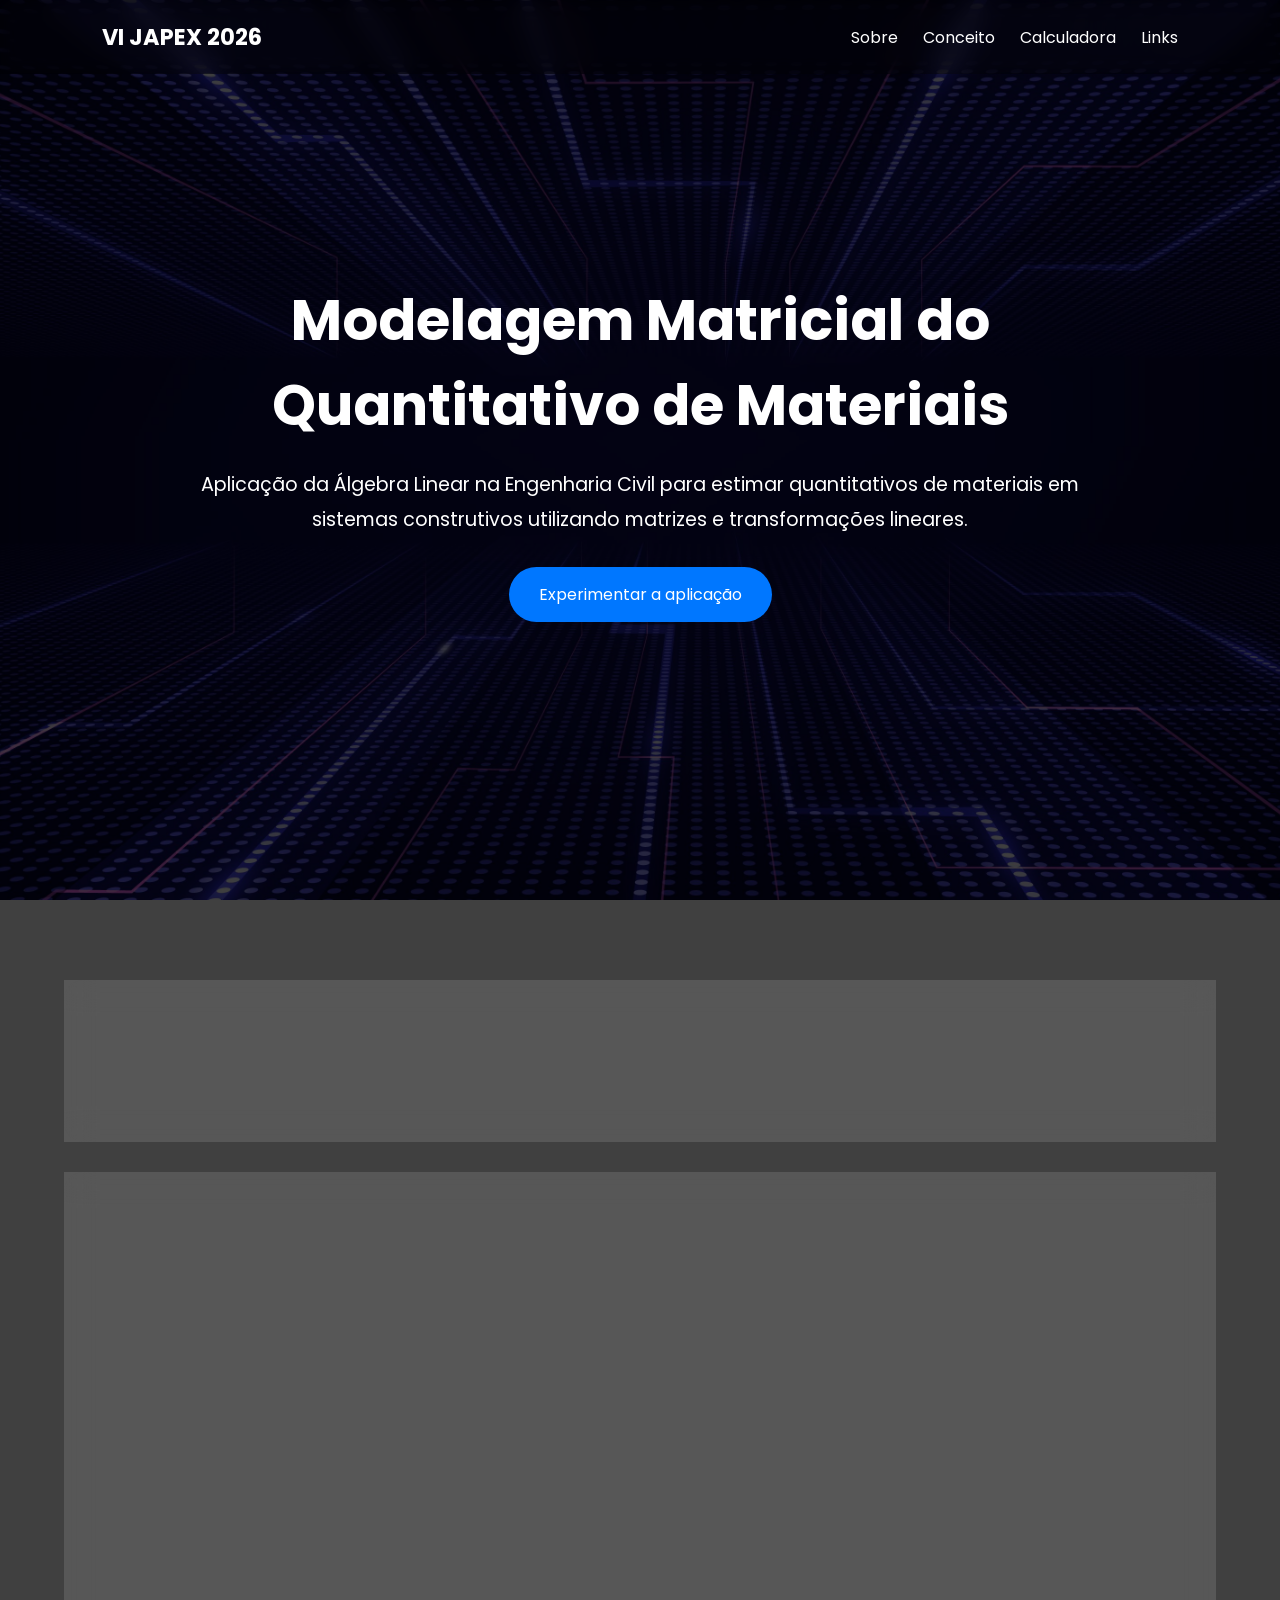
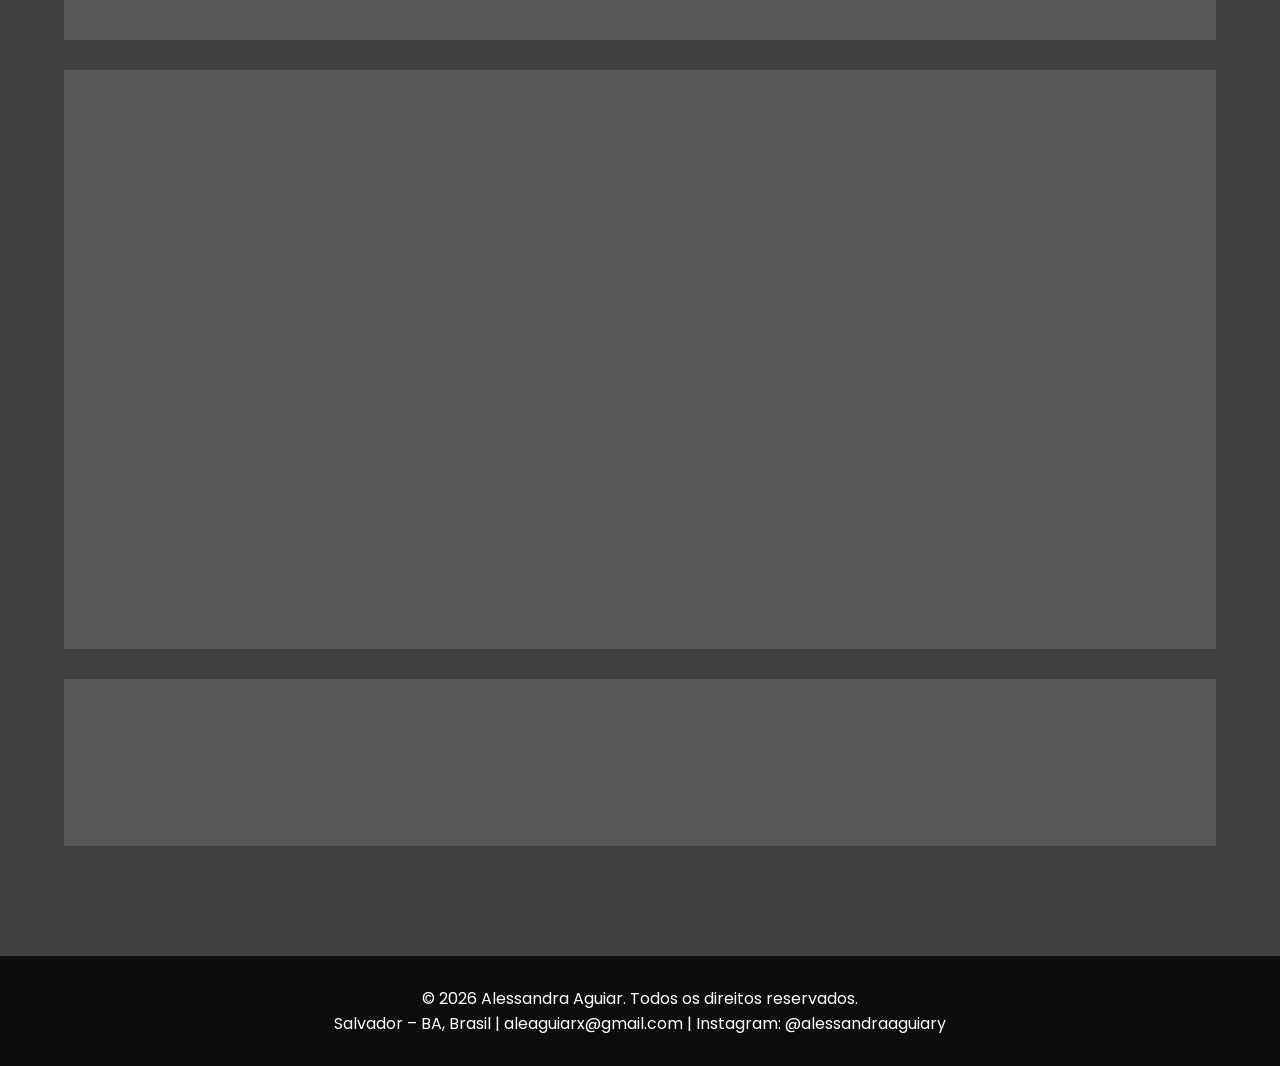
==== index.html @ f2e3f8bf "Update index.html" ====
<!DOCTYPE html>
<html lang="pt-BR">

<head>
    <meta charset="UTF-8">
    <meta name="viewport" content="width=device-width, initial-scale=1.0">
    <title>Modelagem Matricial - JAPEX</title>

    <link rel="preconnect" href="https://fonts.googleapis.com">
    <link href="https://fonts.googleapis.com/css2?family=Poppins:wght@300;400;600;700&display=swap" rel="stylesheet">
    <link rel="stylesheet" href="style.css">
</head>

<body>

<div class="overlay">

    <nav>
        <div class="logo">VI JAPEX 2026</div>
        <ul>
            <li><a href="#sobre">Sobre</a></li>
            <li><a href="#conceito">Conceito</a></li>
            <li><a href="#calculadora">Calculadora</a></li>
            <li><a href="#links">Links</a></li>
        </ul>
    </nav>

    <section class="hero">
        <div class="hero-content">
            <h1>Modelagem Matricial do Quantitativo de Materiais</h1>
            <p>
                Aplicação da Álgebra Linear na Engenharia Civil para estimar quantitativos
                de materiais em sistemas construtivos utilizando matrizes e transformações lineares.
            </p>
            <a href="#calculadora" class="btn">Experimentar a aplicação</a>
        </div>
    </section>

    <div class="container">

        <div class="card" id="sobre">
            <h2>Sobre o Projeto</h2>
            <p>
              O projeto utiliza um modelo matricial para relacionar as áreas de alvenaria ao consumo de materiais por m². A partir das áreas de alvenaria convencional e estrutural, o modelo determina os quantitativos de argamassa x, argamassa y, graute y.
            </p>
        </div>

        <div class="card" id="conceito">
            <h2>Conceito Matemático</h2>
            <p> O cálculo é representado pela Transformação Linear:</p>
            <div class="formula">M = A × X</div>
            <p style="margin-top:20px;">Onde:</p>
            <ul style="margin-left:20px; line-height:2;">
                <li><strong>A</strong> = Matriz de consumo dos materiais</li>
                <li><strong>X</strong> = Vetor de áreas da construção</li>
                <li><strong>M</strong> = Vetor dos quantitativos de materiais</li>
            </ul>
             <p style="margin-top:20px;">Assim, a transformação é dada por:</p>
             <li><strong>R² ➔ R³</strong>O vetor de áreas é transformado em um vetor com quantitativo de materiais</li>
        </div>

        <!-- CALCULADORA INTEGRADA COM SCRIPT.JS -->
        <div class="card" id="calculadora">
            <h2>Calculadora de Quantitativos de Materiais para Alvenaria</h2>
            <p>A presente ferramenta tem como objetivo estimar os quantitativos de materiais empregados na execução de sistemas de alvenaria convencional e alvenaria estrutural, considerando o consumo dos materiais por unidade de área.</p>
            <p>Para a alvenaria convencional, o cálculo considera o consumo de argamassa de assentamento em relação à área de alvenaria executada. </p>
            <p>Para a alvenaria estrutural, são considerados os consumos de argamassa de assentamento e graute, relacionados à área de alvenaria estrutural.:</p>
            <p> style="margin-bottom: 20px;">Insira os dados de consumo e áreas para realizar a multiplicação matricial:</p>
            
            <form onsubmit="event.preventDefault(); calcularMateriais();">
                <div class="form-grid">
                    <div class="input-group">
                        <label for="argamassaX">Consumo Argamassa Convencional X (kg/m²):</label>
                        <input type="number" id="argamassaX" step="any" placeholder="Ex: 5" required>
                    </div>

                    <div class="input-group">
                        <label for="argamassaY">Consumo Argamassa Estrutural Y (kg/m²):</label>
                        <input type="number" id="argamassaY" step="any" placeholder="Ex: 6" required>
                    </div>

                    <div class="input-group">
                        <label for="graute">Consumo Graute Y (kg/m²):</label>
                        <input type="number" id="graute" step="any" placeholder="Ex: 2" required>
                    </div>

                    <div class="input-group">
                        <label for="areaConvencional">Área Convencional (m²):</label>
                        <input type="number" id="areaConvencional" step="any" placeholder="Ex: 100" required>
                    </div>

                    <div class="input-group">
                        <label for="areaEstrutural">Área Estrutural (m²):</label>
                        <input type="number" id="areaEstrutural" step="any" placeholder="Ex: 150" required>
                    </div>
                </div>

                <button type="submit" class="btn btn-calc">Calcular Quantitativos</button>
            </form>

            <div id="resultado" class="result-box" style="display: none;">
                <h3>Resultado Estimado (Vetor M)</h3>
                <p>Argamassa Convencional  X: <strong id="resultadoArgamassaX">0,00 kg</strong></p>
                <p>Argamassa Estrutural Y: <strong id="resultadoArgamassaY">0,00 kg</strong></p>
                <p>Graute: <strong id="resultadoGraute">0,00 kg</strong></p>
            </div>
        </div>

        <div class="card" id="links">
            <h2>Acesse o Projeto</h2>
            <div class="links">
                <a href="https://prezi.com/view/tUU9ksq3lu8h5EcmZRio/?referral_token=JSz370lnB3FN" target="_blank" class="link-btn">Apresentação Prezi</a>
                <a href="https://github.com/alessandraaguiarx/Modelagem-Matricial-de-Quantitativo-de-materiais" target="_blank" class="link-btn">GitHub</a>
            </div>
        </div>

    </div>

    <footer>
        <p>© 2026 Alessandra Aguiar. Todos os direitos reservados.</p>
        <p>Salvador – BA, Brasil | aleaguiarx@gmail.com | Instagram: @alessandraaguiary</p>
    </footer>

</div>

<script src="script.js"></script>
</body>
</html>
---- style.css ----
* {
    margin: 0;
    padding: 0;
    box-sizing: border-box;
    font-family: 'Poppins', sans-serif;
}

body {
    /* Caminho corrigido para a pasta img/ no mesmo nível do CSS */
    background: url("img/algebra.jpg") center center / cover no-repeat fixed;
    color: white;
    min-height: 100vh;
}

/* Camada escura */
.overlay {
    background: rgba(0, 0, 0, 0.75);
    min-height: 100vh;
}

/* MENU */
nav {
    width: 100%;
    display: flex;
    justify-content: space-between;
    align-items: center;
    padding: 20px 8%;
    position: fixed;
    top: 0;
    z-index: 1000;
    background: rgba(0, 0, 0, 0.4);
    backdrop-filter: blur(10px);
}

.logo {
    font-size: 1.4rem;
    font-weight: 700;
}

nav ul {
    display: flex;
    gap: 25px;
    list-style: none;
}

nav a {
    color: white;
    text-decoration: none;
    transition: 0.3s;
}

nav a:hover {
    color: #0077ff;
}

/* HERO */
.hero {
    min-height: 100vh;
    display: flex;
    justify-content: center;
    align-items: center;
    text-align: center;
    padding: 20px;
}

.hero-content {
    max-width: 900px;
}

.hero h1 {
    font-size: 3.5rem;
    margin-bottom: 20px;
}

.hero p {
    font-size: 1.2rem;
    line-height: 1.8;
}

.btn {
    display: inline-block;
    margin-top: 30px;
    padding: 15px 30px;
    background: #0077ff;
    color: white;
    text-decoration: none;
    border-radius: 50px;
    border: none;
    cursor: pointer;
    font-size: 1rem;
    transition: 0.3s;
}

.btn:hover {
    transform: translateY(-3px);
    background: #005bd1;
}

/* CONTEÚDO */
.container {
    width: 90%;
    max-width: 1200px;
    margin: auto;
    padding: 80px 0;
}

/* CARDS */
.card {
    background: rgba(255, 255, 255, 0.12);
    backdrop-filter: blur(15px);
    border: 1px solid rgba(255, 255, 255, 0.2);
    border-radius: 20px;
    padding: 30px;
    margin-bottom: 30px;
    transition: 0.4s;
}

.card:hover {
    transform: translateY(-5px);
}

.card h2 {
    margin-bottom: 15px;
}

/* EQUAÇÃO */
.formula {
    text-align: center;
    font-size: 2rem;
    font-weight: bold;
    padding: 25px;
    margin-top: 20px;
    border-radius: 15px;
    background: rgba(0, 119, 255, 0.2);
    border: 1px solid #0077ff;
}

/* FORMULÁRIO DA CALCULADORA */
.form-grid {
    display: grid;
    grid-template-columns: repeat(auto-fit, minmax(220px, 1fr));
    gap: 20px;
    margin-bottom: 20px;
}

.input-group {
    display: flex;
    flex-direction: column;
    gap: 8px;
}

.input-group label {
    font-size: 0.95rem;
    font-weight: 400;
}

.input-group input {
    padding: 12px 15px;
    border-radius: 10px;
    border: 1px solid rgba(255, 255, 255, 0.3);
    background: rgba(0, 0, 0, 0.4);
    color: white;
    font-size: 1rem;
    outline: none;
}

.input-group input:focus {
    border-color: #0077ff;
}

.btn-calc {
    width: 100%;
    margin-top: 10px;
}

/* RESULTADOS */
.result-box {
    margin-top: 25px;
    padding: 20px;
    background: rgba(0, 119, 255, 0.25);
    border: 1px solid #0077ff;
    border-radius: 15px;
    line-height: 1.8;
}

.result-box h3 {
    margin-bottom: 10px;
}

/* LINKS E BOTÕES */
.links {
    display: flex;
    gap: 20px;
    flex-wrap: wrap;
}

.link-btn {
    background: #0077ff;
    color: white;
    text-decoration: none;
    padding: 15px 25px;
    border-radius: 10px;
    transition: 0.3s;
}

.link-btn:hover {
    background: #005bd1;
}

/* RODAPÉ */
footer {
    text-align: center;
    padding: 30px;
    background: rgba(0, 0, 0, 0.8);
}

@media(max-width: 768px) {
    .hero h1 {
        font-size: 2.3rem;
    }
    .hero p {
        font-size: 1rem;
    }
    nav {
        flex-direction: column;
        gap: 10px;
    }
}
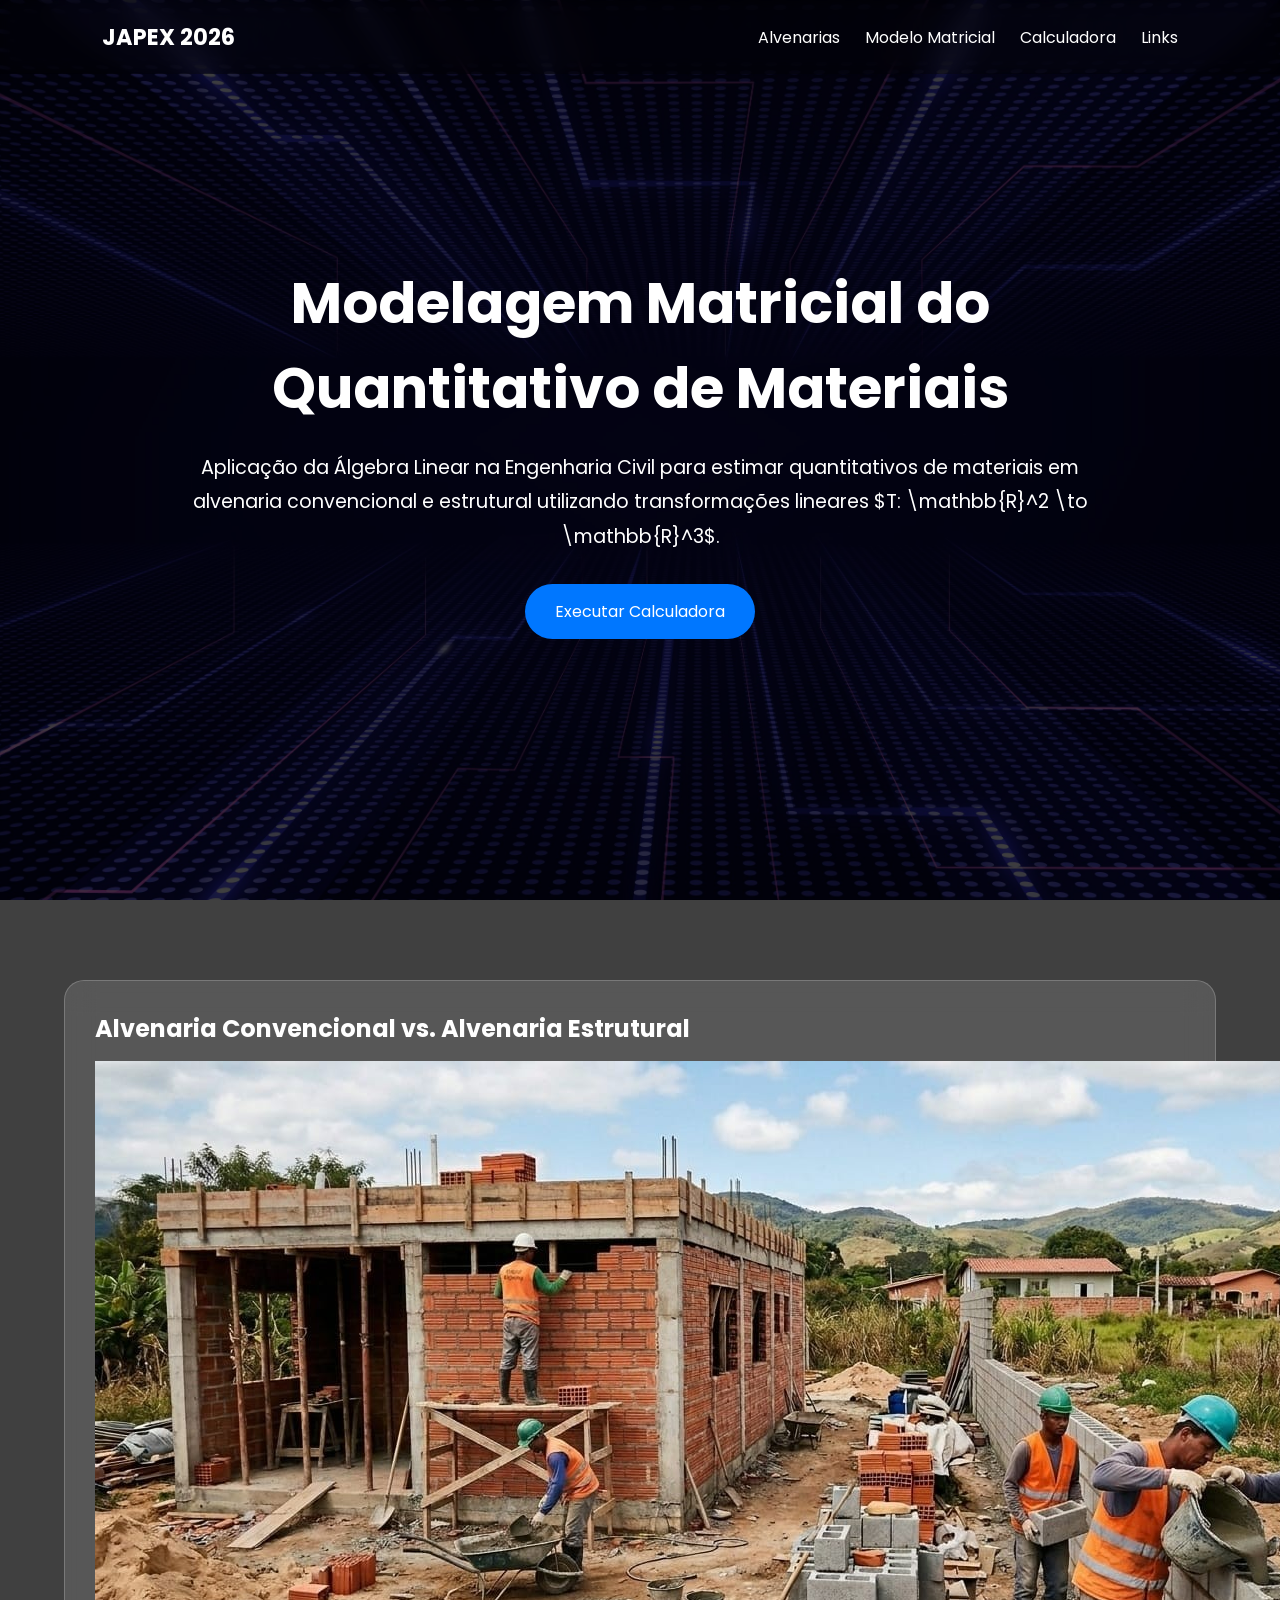
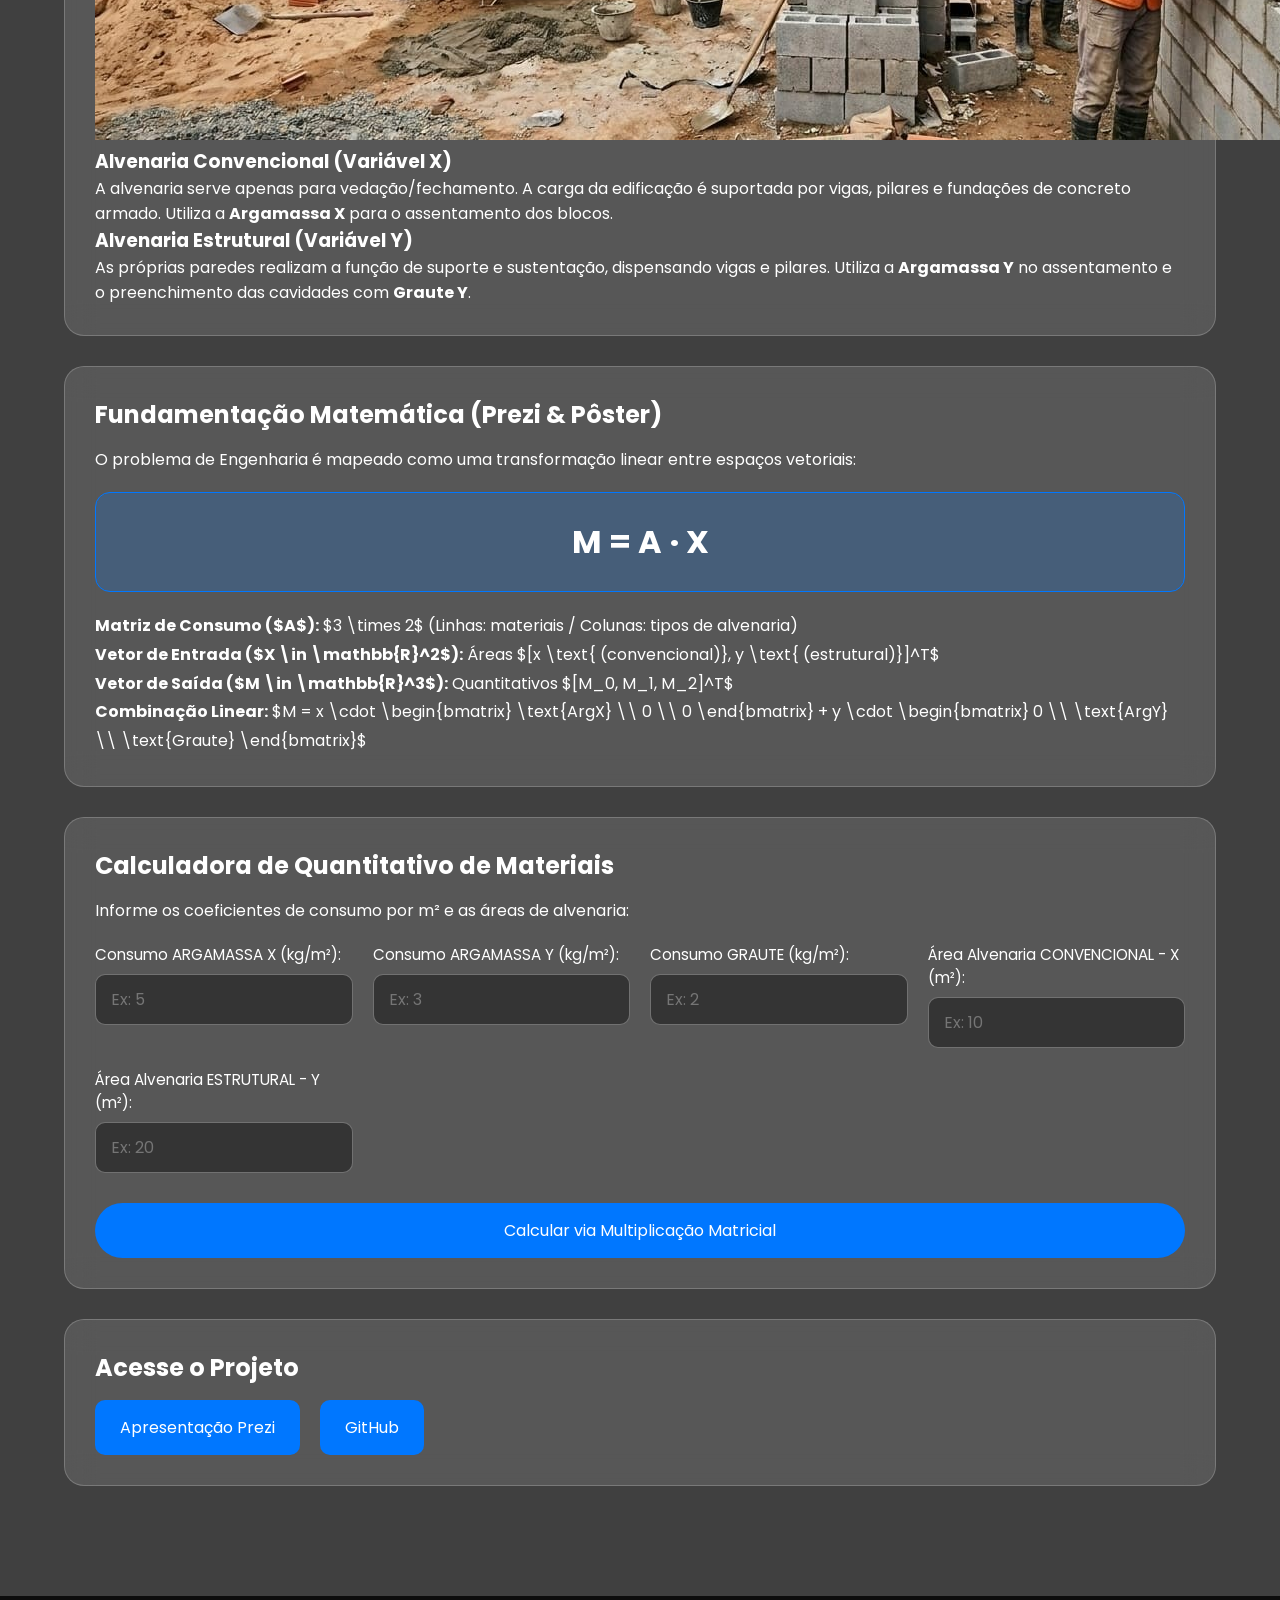
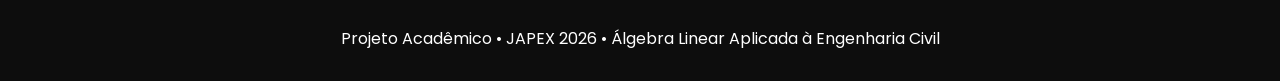
==== commit c8c725c4: "Update index.html" ====
--- a/index.html
+++ b/index.html
@@ -4,7 +4,7 @@
 <head>
     <meta charset="UTF-8">
     <meta name="viewport" content="width=device-width, initial-scale=1.0">
-    <title>Modelagem Matricial - JAPEX</title>
+    <title>Modelagem Matricial - JAPEX 2026</title>
 
     <link rel="preconnect" href="https://fonts.googleapis.com">
     <link href="https://fonts.googleapis.com/css2?family=Poppins:wght@300;400;600;700&display=swap" rel="stylesheet">
@@ -16,10 +16,10 @@
 <div class="overlay">
 
     <nav>
-        <div class="logo">VI JAPEX 2026</div>
+        <div class="logo">JAPEX 2026</div>
         <ul>
-            <li><a href="#sobre">Sobre</a></li>
-            <li><a href="#conceito">Conceito</a></li>
+            <li><a href="#diferencas">Alvenarias</a></li>
+            <li><a href="#conceito">Modelo Matricial</a></li>
             <li><a href="#calculadora">Calculadora</a></li>
             <li><a href="#links">Links</a></li>
         </ul>
@@ -30,79 +30,95 @@
             <h1>Modelagem Matricial do Quantitativo de Materiais</h1>
             <p>
                 Aplicação da Álgebra Linear na Engenharia Civil para estimar quantitativos
-                de materiais em sistemas construtivos utilizando matrizes e transformações lineares.
+                de materiais em alvenaria convencional e estrutural utilizando transformações lineares $T: \mathbb{R}^2 \to \mathbb{R}^3$.
             </p>
-            <a href="#calculadora" class="btn">Experimentar a aplicação</a>
+            <a href="#calculadora" class="btn">Executar Calculadora</a>
         </div>
     </section>
 
     <div class="container">
 
-        <div class="card" id="sobre">
-            <h2>Sobre o Projeto</h2>
-            <p>
-              O projeto utiliza um modelo matricial para relacionar as áreas de alvenaria ao consumo de materiais por m². A partir das áreas de alvenaria convencional e estrutural, o modelo determina os quantitativos de argamassa x, argamassa y, graute y.
-            </p>
+        <!-- CARD: DIFERENÇA DAS ALVENARIAS + IMAGEM -->
+        <div class="card" id="diferencas">
+            <h2>Alvenaria Convencional vs. Alvenaria Estrutural</h2>
+            
+            <div class="img-container">
+                <img src="img/alvenarias.jpg" alt="Diferença entre Alvenaria Convencional e Alvenaria Estrutural" class="card-img">
+            </div>
+
+            <div class="info-grid">
+                <div class="info-box box-convencional">
+                    <h3>Alvenaria Convencional (Variável X)</h3>
+                    <p>
+                        A alvenaria serve apenas para vedação/fechamento. A carga da edificação é suportada por vigas, pilares e fundações de concreto armado. Utiliza a <strong>Argamassa X</strong> para o assentamento dos blocos.
+                    </p>
+                </div>
+
+                <div class="info-box box-estrutural">
+                    <h3>Alvenaria Estrutural (Variável Y)</h3>
+                    <p>
+                        As próprias paredes realizam a função de suporte e sustentação, dispensando vigas e pilares. Utiliza a <strong>Argamassa Y</strong> no assentamento e o preenchimento das cavidades com <strong>Graute Y</strong>.
+                    </p>
+                </div>
+            </div>
         </div>
 
+        <!-- CARD: TEORIA MATRICIAL E SLIDES -->
         <div class="card" id="conceito">
-            <h2>Conceito Matemático</h2>
-            <p> O cálculo é representado pela Transformação Linear:</p>
-            <div class="formula">M = A × X</div>
-            <p style="margin-top:20px;">Onde:</p>
-            <ul style="margin-left:20px; line-height:2;">
-                <li><strong>A</strong> = Matriz de consumo dos materiais</li>
-                <li><strong>X</strong> = Vetor de áreas da construção</li>
-                <li><strong>M</strong> = Vetor dos quantitativos de materiais</li>
-            </ul>
-             <p style="margin-top:20px;">Assim, a transformação é dada por:</p>
-             <li><strong>R² ➔ R³</strong>O vetor de áreas é transformado em um vetor com quantitativo de materiais</li>
+            <h2>Fundamentação Matemática (Prezi & Pôster)</h2>
+            <p>O problema de Engenharia é mapeado como uma transformação linear entre espaços vetoriais:</p>
+            
+            <div class="formula">M = A · X</div>
+
+            <div style="margin-top: 20px; line-height: 1.8;">
+                <p><strong>Matriz de Consumo ($A$):</strong> $3 \times 2$ (Linhas: materiais / Colunas: tipos de alvenaria)</p>
+                <p><strong>Vetor de Entrada ($X \in \mathbb{R}^2$):</strong> Áreas $[x \text{ (convencional)}, y \text{ (estrutural)}]^T$</p>
+                <p><strong>Vetor de Saída ($M \in \mathbb{R}^3$):</strong> Quantitativos $[M_0, M_1, M_2]^T$</p>
+                <p><strong>Combinação Linear:</strong> $M = x \cdot \begin{bmatrix} \text{ArgX} \\ 0 \\ 0 \end{bmatrix} + y \cdot \begin{bmatrix} 0 \\ \text{ArgY} \\ \text{Graute} \end{bmatrix}$</p>
+            </div>
         </div>
 
-        <!-- CALCULADORA INTEGRADA COM SCRIPT.JS -->
+        <!-- CALCULADORA INTEGRADA -->
         <div class="card" id="calculadora">
-            <h2>Calculadora de Quantitativos de Materiais para Alvenaria</h2>
-            <p>A presente ferramenta tem como objetivo estimar os quantitativos de materiais empregados na execução de sistemas de alvenaria convencional e alvenaria estrutural, considerando o consumo dos materiais por unidade de área.</p>
-            <p>Para a alvenaria convencional, o cálculo considera o consumo de argamassa de assentamento em relação à área de alvenaria executada. </p>
-            <p>Para a alvenaria estrutural, são considerados os consumos de argamassa de assentamento e graute, relacionados à área de alvenaria estrutural.:</p>
-            <p> style="margin-bottom: 20px;">Insira os dados de consumo e áreas para realizar a multiplicação matricial:</p>
+            <h2>Calculadora de Quantitativo de Materiais</h2>
+            <p style="margin-bottom:20px;">Informe os coeficientes de consumo por m² e as áreas de alvenaria:</p>
             
             <form onsubmit="event.preventDefault(); calcularMateriais();">
                 <div class="form-grid">
                     <div class="input-group">
-                        <label for="argamassaX">Consumo Argamassa Convencional X (kg/m²):</label>
+                        <label for="argamassaX">Consumo ARGAMASSA X (kg/m²):</label>
                         <input type="number" id="argamassaX" step="any" placeholder="Ex: 5" required>
                     </div>
 
                     <div class="input-group">
-                        <label for="argamassaY">Consumo Argamassa Estrutural Y (kg/m²):</label>
-                        <input type="number" id="argamassaY" step="any" placeholder="Ex: 6" required>
+                        <label for="argamassaY">Consumo ARGAMASSA Y (kg/m²):</label>
+                        <input type="number" id="argamassaY" step="any" placeholder="Ex: 3" required>
                     </div>
 
                     <div class="input-group">
-                        <label for="graute">Consumo Graute Y (kg/m²):</label>
+                        <label for="graute">Consumo GRAUTE (kg/m²):</label>
                         <input type="number" id="graute" step="any" placeholder="Ex: 2" required>
                     </div>
 
                     <div class="input-group">
-                        <label for="areaConvencional">Área Convencional (m²):</label>
-                        <input type="number" id="areaConvencional" step="any" placeholder="Ex: 100" required>
+                        <label for="areaConvencional">Área Alvenaria CONVENCIONAL - X (m²):</label>
+                        <input type="number" id="areaConvencional" step="any" placeholder="Ex: 10" required>
                     </div>
 
                     <div class="input-group">
-                        <label for="areaEstrutural">Área Estrutural (m²):</label>
-                        <input type="number" id="areaEstrutural" step="any" placeholder="Ex: 150" required>
+                        <label for="areaEstrutural">Área Alvenaria ESTRUTURAL - Y (m²):</label>
+                        <input type="number" id="areaEstrutural" step="any" placeholder="Ex: 20" required>
                     </div>
                 </div>
 
-                <button type="submit" class="btn btn-calc">Calcular Quantitativos</button>
+                <button type="submit" class="btn btn-calc">Calcular via Multiplicação Matricial</button>
             </form>
 
             <div id="resultado" class="result-box" style="display: none;">
-                <h3>Resultado Estimado (Vetor M)</h3>
-                <p>Argamassa Convencional  X: <strong id="resultadoArgamassaX">0,00 kg</strong></p>
-                <p>Argamassa Estrutural Y: <strong id="resultadoArgamassaY">0,00 kg</strong></p>
-                <p>Graute: <strong id="resultadoGraute">0,00 kg</strong></p>
+                <h3>=== RESULTADO FINAL ===</h3>
+                <p id="resultadoArgamassaX"></p>
+                <p id="resultadoArgamassaY"></p>
+                <p id="resultadoGraute"></p>
             </div>
         </div>
 
@@ -110,15 +126,14 @@
             <h2>Acesse o Projeto</h2>
             <div class="links">
                 <a href="https://prezi.com/view/tUU9ksq3lu8h5EcmZRio/?referral_token=JSz370lnB3FN" target="_blank" class="link-btn">Apresentação Prezi</a>
-                <a href="https://github.com/alessandraaguiarx/Modelagem-Matricial-de-Quantitativo-de-materiais" target="_blank" class="link-btn">GitHub</a>
+                <a href="https://github.com/alessandraaguiarx/Japex_2026" target="_blank" class="link-btn">GitHub</a>
             </div>
         </div>
 
     </div>
 
     <footer>
-        <p>© 2026 Alessandra Aguiar. Todos os direitos reservados.</p>
-        <p>Salvador – BA, Brasil | aleaguiarx@gmail.com | Instagram: @alessandraaguiary</p>
+        <p>Projeto Acadêmico • JAPEX 2026 • Álgebra Linear Aplicada à Engenharia Civil</p>
     </footer>
 
 </div>
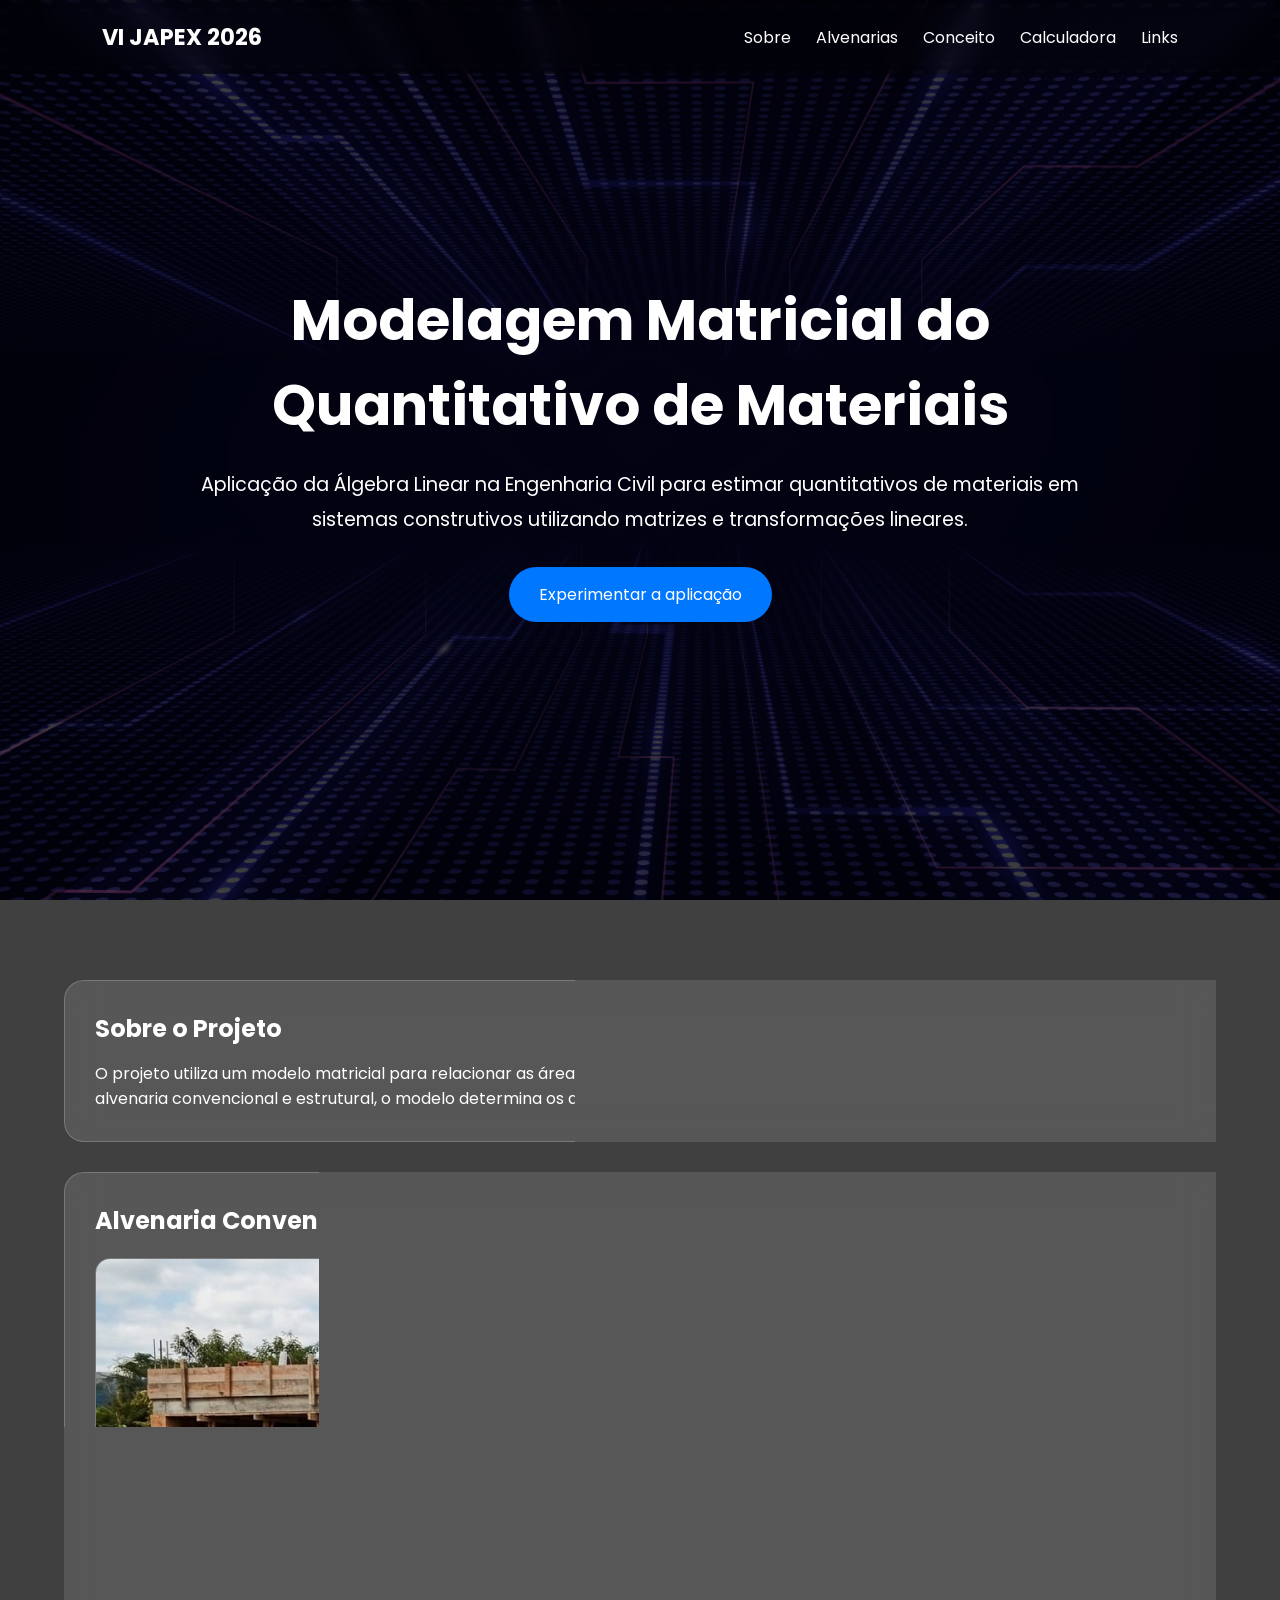
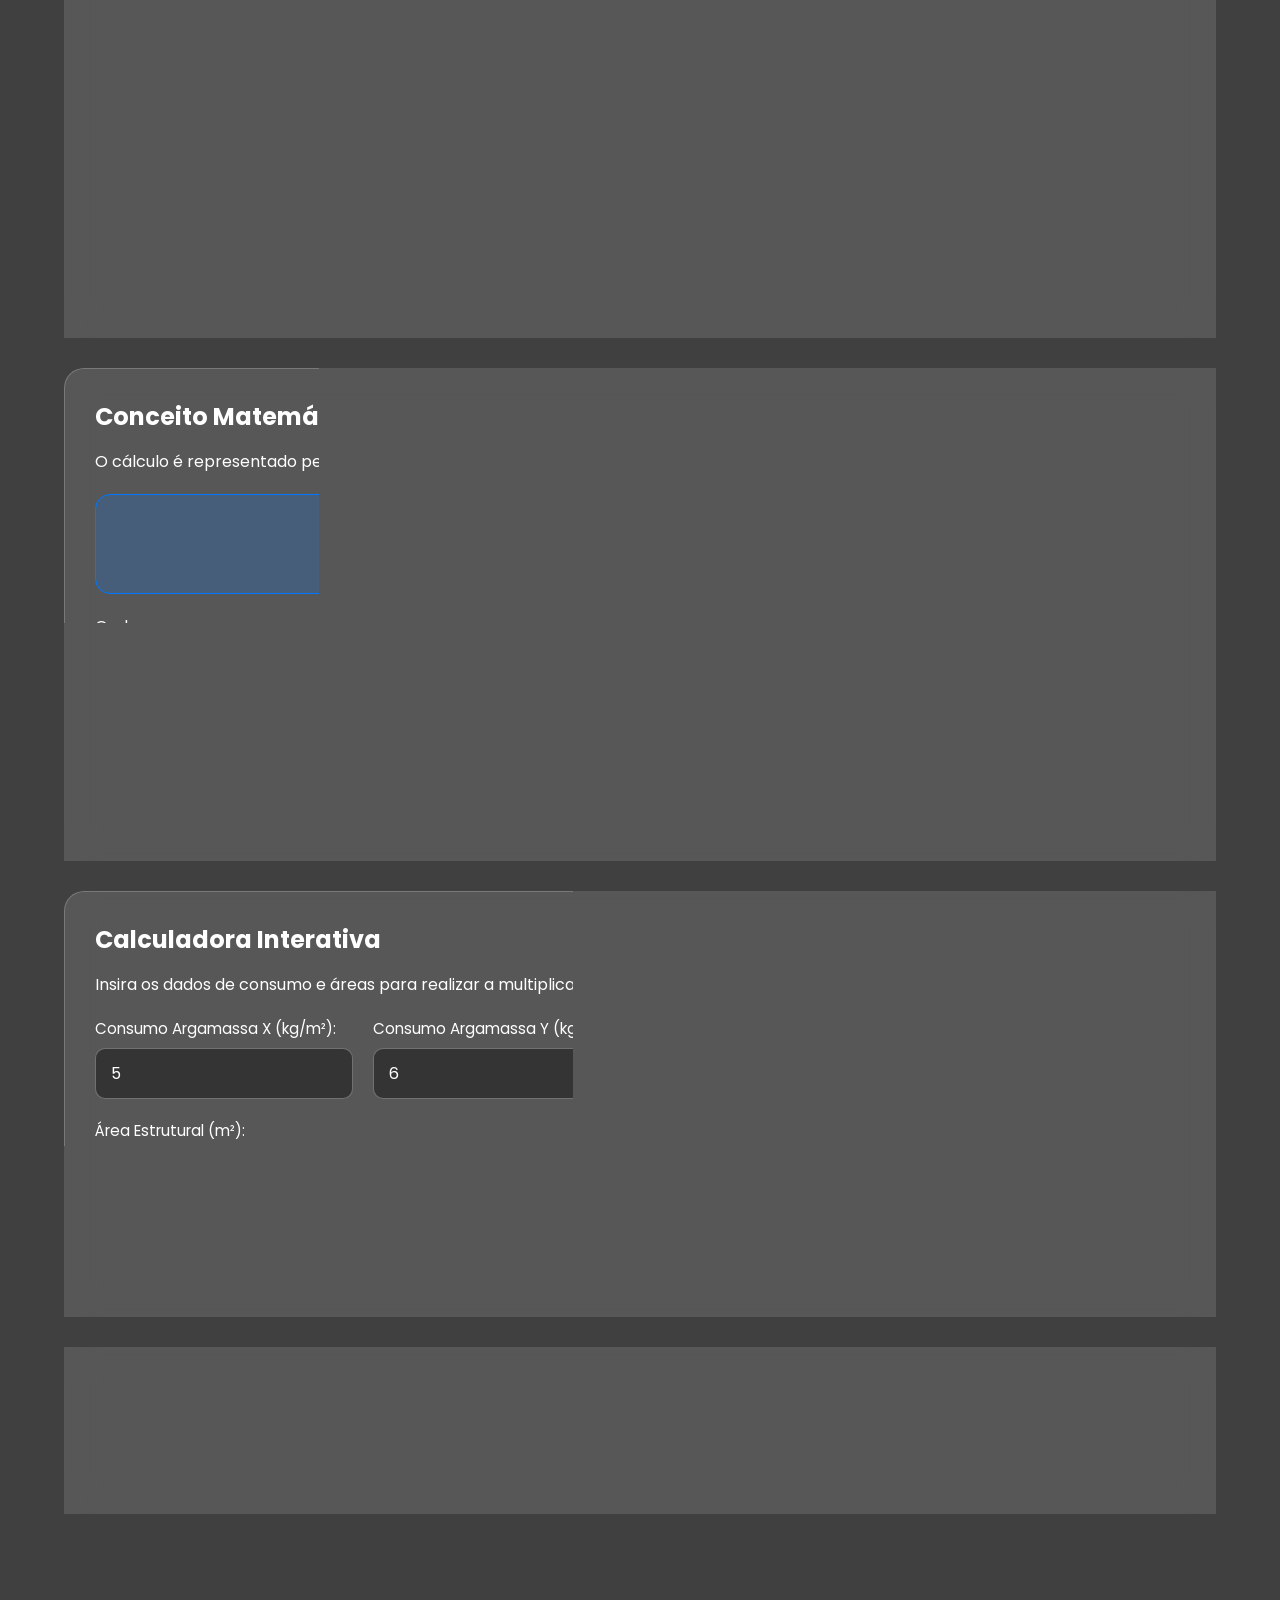
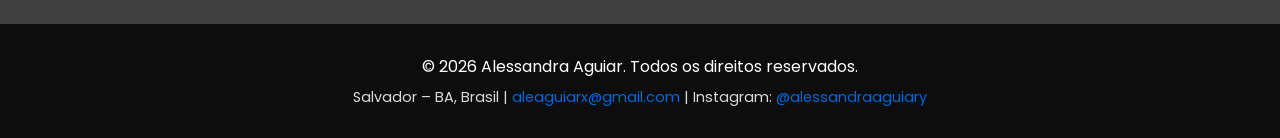
==== commit ed2e2381: "Update index.html" ====
--- a/index.html
+++ b/index.html
@@ -4,7 +4,7 @@
 <head>
     <meta charset="UTF-8">
     <meta name="viewport" content="width=device-width, initial-scale=1.0">
-    <title>Modelagem Matricial - JAPEX 2026</title>
+    <title>Modelagem Matricial - VI JAPEX 2026</title>
 
     <link rel="preconnect" href="https://fonts.googleapis.com">
     <link href="https://fonts.googleapis.com/css2?family=Poppins:wght@300;400;600;700&display=swap" rel="stylesheet">
@@ -16,10 +16,11 @@
 <div class="overlay">
 
     <nav>
-        <div class="logo">JAPEX 2026</div>
+        <div class="logo">VI JAPEX 2026</div>
         <ul>
+            <li><a href="#sobre">Sobre</a></li>
             <li><a href="#diferencas">Alvenarias</a></li>
-            <li><a href="#conceito">Modelo Matricial</a></li>
+            <li><a href="#conceito">Conceito</a></li>
             <li><a href="#calculadora">Calculadora</a></li>
             <li><a href="#links">Links</a></li>
         </ul>
@@ -29,16 +30,23 @@
         <div class="hero-content">
             <h1>Modelagem Matricial do Quantitativo de Materiais</h1>
             <p>
-                Aplicação da Álgebra Linear na Engenharia Civil para estimar quantitativos
-                de materiais em alvenaria convencional e estrutural utilizando transformações lineares $T: \mathbb{R}^2 \to \mathbb{R}^3$.
+                Aplicação da Álgebra Linear na Engenharia Civil para estimar quantitativos de materiais em sistemas construtivos utilizando matrizes e transformações lineares.
             </p>
-            <a href="#calculadora" class="btn">Executar Calculadora</a>
+            <a href="#calculadora" class="btn">Experimentar a aplicação</a>
         </div>
     </section>
 
     <div class="container">
 
-        <!-- CARD: DIFERENÇA DAS ALVENARIAS + IMAGEM -->
+        <!-- SOBRE -->
+        <div class="card" id="sobre">
+            <h2>Sobre o Projeto</h2>
+            <p>
+                O projeto utiliza um modelo matricial para relacionar as áreas de alvenaria ao consumo de materiais por m². A partir das áreas de alvenaria convencional e estrutural, o modelo determina os quantitativos de argamassa X, argamassa Y e graute Y.
+            </p>
+        </div>
+
+        <!-- ALVENARIAS COM SUAS DEFINIÇÕES -->
         <div class="card" id="diferencas">
             <h2>Alvenaria Convencional vs. Alvenaria Estrutural</h2>
             
@@ -50,78 +58,83 @@
                 <div class="info-box box-convencional">
                     <h3>Alvenaria Convencional (Variável X)</h3>
                     <p>
-                        A alvenaria serve apenas para vedação/fechamento. A carga da edificação é suportada por vigas, pilares e fundações de concreto armado. Utiliza a <strong>Argamassa X</strong> para o assentamento dos blocos.
+                        Composta por blocos cerâmicos (o famoso tijolo baiano). As paredes exercem apenas a função de vedação e fechamento, pois as cargas da estrutura são suportadas por pilares, vigas e fundações de concreto armado. Utiliza <strong>Argamassa X</strong> no assentamento.
                     </p>
                 </div>
 
                 <div class="info-box box-estrutural">
                     <h3>Alvenaria Estrutural (Variável Y)</h3>
                     <p>
-                        As próprias paredes realizam a função de suporte e sustentação, dispensando vigas e pilares. Utiliza a <strong>Argamassa Y</strong> no assentamento e o preenchimento das cavidades com <strong>Graute Y</strong>.
+                        Feita com blocos estruturais específicos cujas próprias paredes servem como estrutura, distribuindo as cargas diretamente para a fundação e dispensando pilares e vigas. Composta por <strong>Argamassa Y</strong> no assentamento, vergalhões de aço e <strong>Graute Y</strong> lançado das cavidades superiores para as inferiores através dos furos verticais alinhados dos tijolos.
                     </p>
                 </div>
             </div>
         </div>
 
-        <!-- CARD: TEORIA MATRICIAL E SLIDES -->
+        <!-- CONCEITO MATEMÁTICO -->
         <div class="card" id="conceito">
-            <h2>Fundamentação Matemática (Prezi & Pôster)</h2>
-            <p>O problema de Engenharia é mapeado como uma transformação linear entre espaços vetoriais:</p>
+            <h2>Conceito Matemático</h2>
+            <p>O cálculo é representado pela Transformação Linear:</p>
             
-            <div class="formula">M = A · X</div>
+            <div class="formula">M = A × X</div>
 
-            <div style="margin-top: 20px; line-height: 1.8;">
-                <p><strong>Matriz de Consumo ($A$):</strong> $3 \times 2$ (Linhas: materiais / Colunas: tipos de alvenaria)</p>
-                <p><strong>Vetor de Entrada ($X \in \mathbb{R}^2$):</strong> Áreas $[x \text{ (convencional)}, y \text{ (estrutural)}]^T$</p>
-                <p><strong>Vetor de Saída ($M \in \mathbb{R}^3$):</strong> Quantitativos $[M_0, M_1, M_2]^T$</p>
-                <p><strong>Combinação Linear:</strong> $M = x \cdot \begin{bmatrix} \text{ArgX} \\ 0 \\ 0 \end{bmatrix} + y \cdot \begin{bmatrix} 0 \\ \text{ArgY} \\ \text{Graute} \end{bmatrix}$</p>
-            </div>
+            <p style="margin-top:20px;">Onde:</p>
+            <ul style="margin-left: 20px; line-height: 2;">
+                <li><strong>A</strong> = Matriz de consumo dos materiais</li>
+                <li><strong>X</strong> = Vetor de áreas da construção</li>
+                <li><strong>M</strong> = Vetor dos quantitativos de materiais</li>
+            </ul>
+
+            <p style="margin-top: 15px; background: rgba(0, 119, 255, 0.15); padding: 15px; border-radius: 10px;">
+                <strong>Transformação Linear ($\mathbb{R}^2 \to \mathbb{R}^3$):</strong> O vetor de áreas é transformado em um vetor com o quantitativo de materiais.
+            </p>
         </div>
 
-        <!-- CALCULADORA INTEGRADA -->
+        <!-- CALCULADORA INTERATIVA -->
         <div class="card" id="calculadora">
-            <h2>Calculadora de Quantitativo de Materiais</h2>
-            <p style="margin-bottom:20px;">Informe os coeficientes de consumo por m² e as áreas de alvenaria:</p>
+            <h2>Calculadora Interativa</h2>
+            <p style="margin-bottom:20px;">Insira os dados de consumo e áreas para realizar a multiplicação matricial:</p>
             
             <form onsubmit="event.preventDefault(); calcularMateriais();">
                 <div class="form-grid">
                     <div class="input-group">
-                        <label for="argamassaX">Consumo ARGAMASSA X (kg/m²):</label>
-                        <input type="number" id="argamassaX" step="any" placeholder="Ex: 5" required>
+                        <label for="argamassaX">Consumo Argamassa X (kg/m²):</label>
+                        <input type="number" id="argamassaX" step="any" value="5" required>
                     </div>
 
                     <div class="input-group">
-                        <label for="argamassaY">Consumo ARGAMASSA Y (kg/m²):</label>
-                        <input type="number" id="argamassaY" step="any" placeholder="Ex: 3" required>
+                        <label for="argamassaY">Consumo Argamassa Y (kg/m²):</label>
+                        <input type="number" id="argamassaY" step="any" value="6" required>
                     </div>
 
                     <div class="input-group">
-                        <label for="graute">Consumo GRAUTE (kg/m²):</label>
-                        <input type="number" id="graute" step="any" placeholder="Ex: 2" required>
+                        <label for="graute">Consumo Graute (kg/m²):</label>
+                        <input type="number" id="graute" step="any" value="2" required>
                     </div>
 
                     <div class="input-group">
-                        <label for="areaConvencional">Área Alvenaria CONVENCIONAL - X (m²):</label>
-                        <input type="number" id="areaConvencional" step="any" placeholder="Ex: 10" required>
+                        <label for="areaConvencional">Área Convencional (m²):</label>
+                        <input type="number" id="areaConvencional" step="any" value="50" required>
                     </div>
 
                     <div class="input-group">
-                        <label for="areaEstrutural">Área Alvenaria ESTRUTURAL - Y (m²):</label>
-                        <input type="number" id="areaEstrutural" step="any" placeholder="Ex: 20" required>
+                        <label for="areaEstrutural">Área Estrutural (m²):</label>
+                        <input type="number" id="areaEstrutural" step="any" value="50" required>
                     </div>
                 </div>
 
-                <button type="submit" class="btn btn-calc">Calcular via Multiplicação Matricial</button>
+                <button type="submit" class="btn btn-calc">Calcular Quantitativos</button>
             </form>
 
             <div id="resultado" class="result-box" style="display: none;">
-                <h3>=== RESULTADO FINAL ===</h3>
+                <h3>Resultado Estimado (Vetor M)</h3>
                 <p id="resultadoArgamassaX"></p>
                 <p id="resultadoArgamassaY"></p>
                 <p id="resultadoGraute"></p>
             </div>
         </div>
 
+        <!-- LINKS -->
         <div class="card" id="links">
             <h2>Acesse o Projeto</h2>
             <div class="links">
@@ -132,8 +145,12 @@
 
     </div>
 
+    <!-- RODAPÉ COM CONTATOS E DIREITOS AUTORAIS -->
     <footer>
-        <p>Projeto Acadêmico • JAPEX 2026 • Álgebra Linear Aplicada à Engenharia Civil</p>
+        <p>© 2026 Alessandra Aguiar. Todos os direitos reservados.</p>
+        <p style="margin-top: 8px; font-size: 0.9rem; opacity: 0.85;">
+            Salvador – BA, Brasil | <a href="mailto:aleaguiarx@gmail.com" style="color:#0077ff; text-decoration:none;">aleaguiarx@gmail.com</a> | Instagram: <a href="https://instagram.com/alessandraaguiary" target="_blank" style="color:#0077ff; text-decoration:none;">@alessandraaguiary</a>
+        </p>
     </footer>
 
 </div>
--- a/style.css
+++ b/style.css
@@ -6,13 +6,12 @@
 }
 
 body {
-    /* Caminho corrigido para a pasta img/ no mesmo nível do CSS */
-    background: url("img/algebra.jpg") center center / cover no-repeat fixed;
-    color: white;
-    min-height: 100vh;
-}
-
-/* Camada escura */
+    background: url("img/algebra.jpg") center center no-repeat;
+    background-size: cover;
+    background-attachment: fixed;
+    color: white;
+}
+
 .overlay {
     background: rgba(0, 0, 0, 0.75);
     min-height: 100vh;
@@ -121,6 +120,57 @@
 
 .card h2 {
     margin-bottom: 15px;
+}
+
+/* CONTAINER DA IMAGEM ALVENARIAS.JPG */
+.img-container {
+    width: 100%;
+    max-height: 400px;
+    overflow: hidden;
+    border-radius: 15px;
+    margin: 20px 0;
+    border: 1px solid rgba(255, 255, 255, 0.2);
+}
+
+.card-img {
+    width: 100%;
+    height: 100%;
+    object-fit: cover;
+    display: block;
+}
+
+/* CARDS DE INFORMAÇÃO DA ALVENARIA */
+.info-grid {
+    display: grid;
+    grid-template-columns: repeat(auto-fit, minmax(280px, 1fr));
+    gap: 20px;
+    margin-top: 20px;
+}
+
+.info-box {
+    background: rgba(255, 255, 255, 0.05);
+    padding: 20px;
+    border-radius: 12px;
+}
+
+.info-box h3 {
+    margin-bottom: 10px;
+}
+
+.box-convencional {
+    border-left: 4px solid #0077ff;
+}
+
+.box-convencional h3 {
+    color: #0077ff;
+}
+
+.box-estrutural {
+    border-left: 4px solid #00d0ff;
+}
+
+.box-estrutural h3 {
+    color: #00d0ff;
 }
 
 /* EQUAÇÃO */
@@ -135,7 +185,7 @@
     border: 1px solid #0077ff;
 }
 
-/* FORMULÁRIO DA CALCULADORA */
+/* FORMULÁRIO */
 .form-grid {
     display: grid;
     grid-template-columns: repeat(auto-fit, minmax(220px, 1fr));
@@ -151,7 +201,6 @@
 
 .input-group label {
     font-size: 0.95rem;
-    font-weight: 400;
 }
 
 .input-group input {
@@ -173,18 +222,18 @@
     margin-top: 10px;
 }
 
-/* RESULTADOS */
+/* CAIXA DE RESULTADOS */
 .result-box {
     margin-top: 25px;
     padding: 20px;
     background: rgba(0, 119, 255, 0.25);
     border: 1px solid #0077ff;
     border-radius: 15px;
-    line-height: 1.8;
+    line-height: 2;
 }
 
 .result-box h3 {
-    margin-bottom: 10px;
+    margin-bottom: 15px;
 }
 
 /* LINKS E BOTÕES */
@@ -215,14 +264,7 @@
 }
 
 @media(max-width: 768px) {
-    .hero h1 {
-        font-size: 2.3rem;
-    }
-    .hero p {
-        font-size: 1rem;
-    }
-    nav {
-        flex-direction: column;
-        gap: 10px;
-    }
-}
+    .hero h1 { font-size: 2.3rem; }
+    .hero p { font-size: 1rem; }
+    nav { flex-direction: column; gap: 10px; }
+}
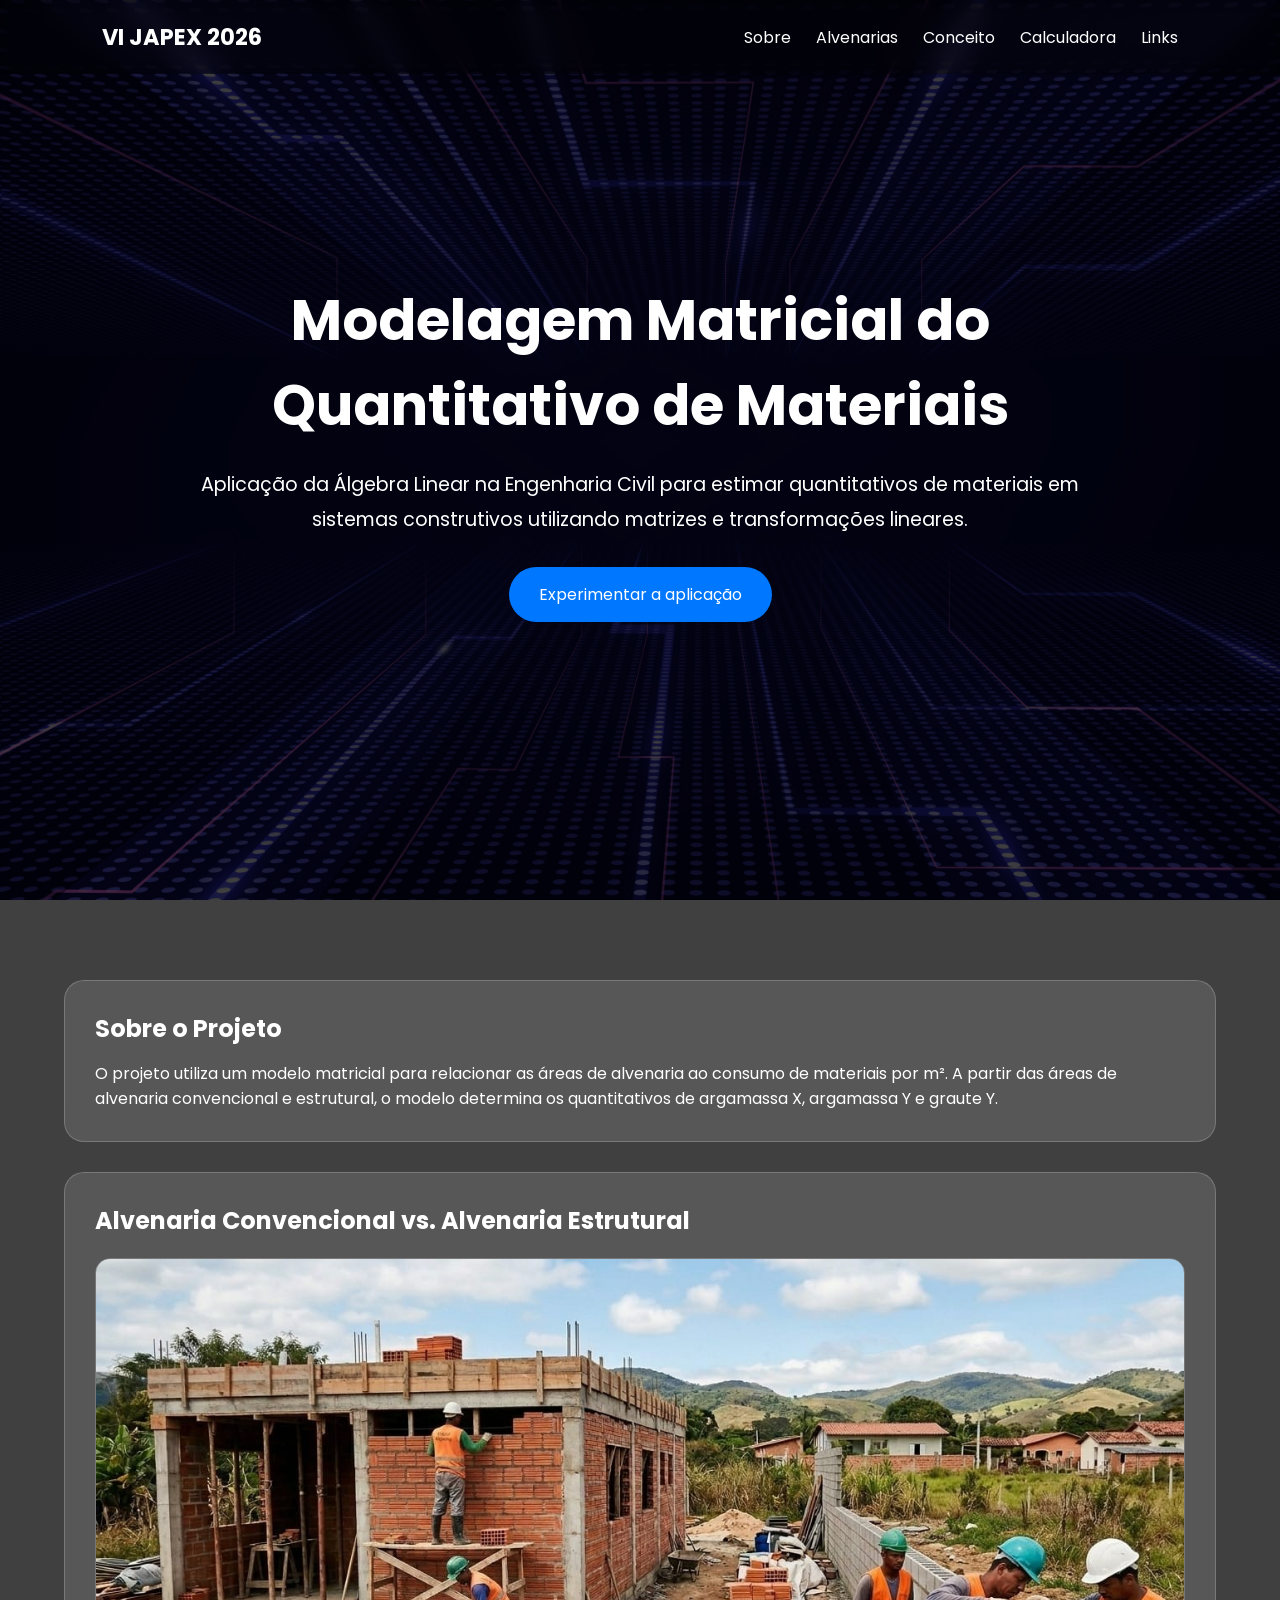
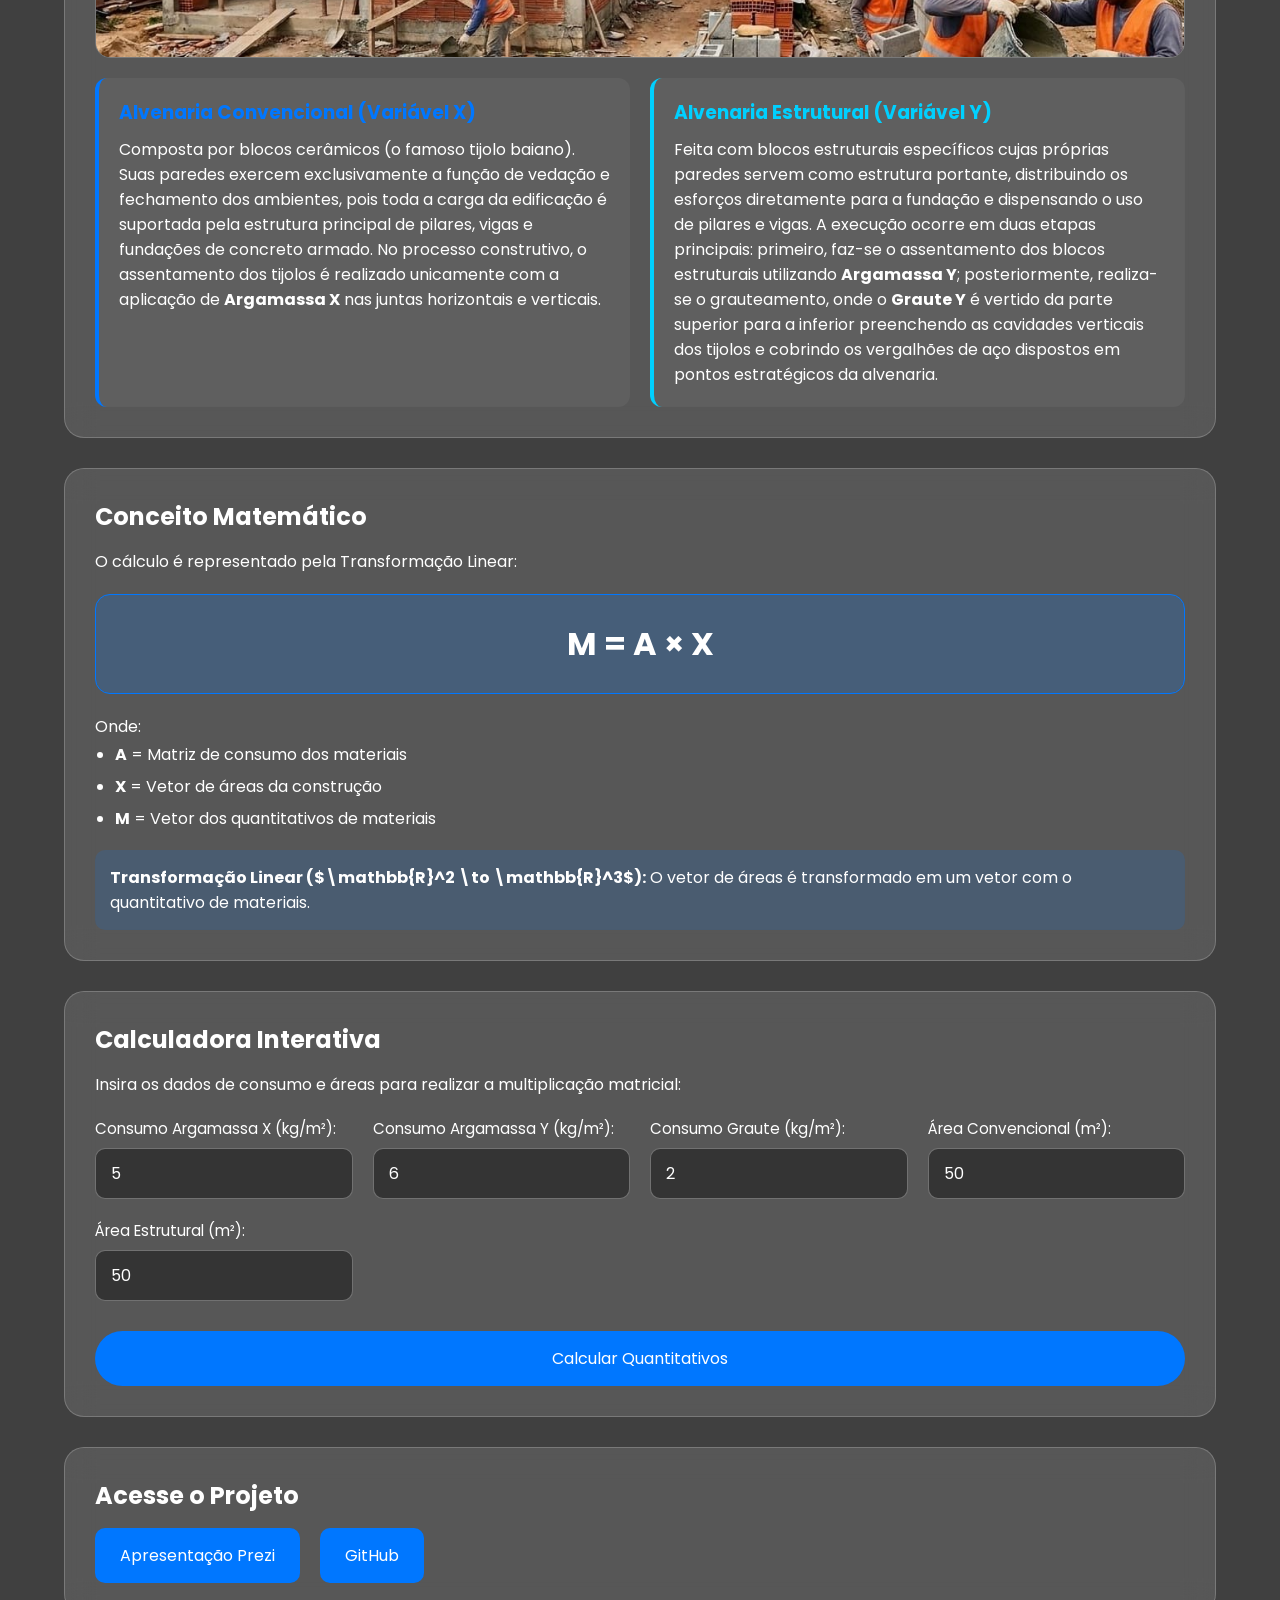
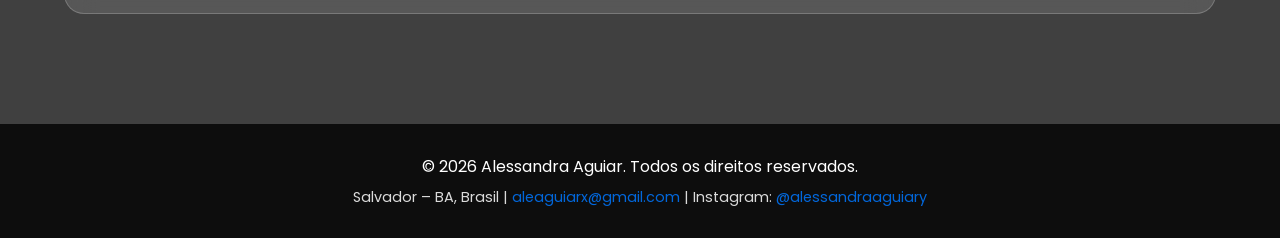
==== commit bbd5eeb7: "Update index.html" ====
--- a/index.html
+++ b/index.html
@@ -46,7 +46,7 @@
             </p>
         </div>
 
-        <!-- ALVENARIAS COM SUAS DEFINIÇÕES -->
+        <!-- ALVENARIAS COM DEFINIÇÃO DETALHADA DO ASSENTAMENTO E GRAUTEAMENTO -->
         <div class="card" id="diferencas">
             <h2>Alvenaria Convencional vs. Alvenaria Estrutural</h2>
             
@@ -58,14 +58,14 @@
                 <div class="info-box box-convencional">
                     <h3>Alvenaria Convencional (Variável X)</h3>
                     <p>
-                        Composta por blocos cerâmicos (o famoso tijolo baiano). As paredes exercem apenas a função de vedação e fechamento, pois as cargas da estrutura são suportadas por pilares, vigas e fundações de concreto armado. Utiliza <strong>Argamassa X</strong> no assentamento.
+                        Composta por blocos cerâmicos (o famoso tijolo baiano). Suas paredes exercem exclusivamente a função de vedação e fechamento dos ambientes, pois toda a carga da edificação é suportada pela estrutura principal de pilares, vigas e fundações de concreto armado. No processo construtivo, o assentamento dos tijolos é realizado unicamente com a aplicação de <strong>Argamassa X</strong> nas juntas horizontais e verticais.
                     </p>
                 </div>
 
                 <div class="info-box box-estrutural">
                     <h3>Alvenaria Estrutural (Variável Y)</h3>
                     <p>
-                        Feita com blocos estruturais específicos cujas próprias paredes servem como estrutura, distribuindo as cargas diretamente para a fundação e dispensando pilares e vigas. Composta por <strong>Argamassa Y</strong> no assentamento, vergalhões de aço e <strong>Graute Y</strong> lançado das cavidades superiores para as inferiores através dos furos verticais alinhados dos tijolos.
+                        Feita com blocos estruturais específicos cujas próprias paredes servem como estrutura portante, distribuindo os esforços diretamente para a fundação e dispensando o uso de pilares e vigas. A execução ocorre em duas etapas principais: primeiro, faz-se o assentamento dos blocos estruturais utilizando <strong>Argamassa Y</strong>; posteriormente, realiza-se o grauteamento, onde o <strong>Graute Y</strong> é vertido da parte superior para a inferior preenchendo as cavidades verticais dos tijolos e cobrindo os vergalhões de aço dispostos em pontos estratégicos da alvenaria.
                     </p>
                 </div>
             </div>
@@ -145,7 +145,7 @@
 
     </div>
 
-    <!-- RODAPÉ COM CONTATOS E DIREITOS AUTORAIS -->
+    <!-- RODAPÉ -->
     <footer>
         <p>© 2026 Alessandra Aguiar. Todos os direitos reservados.</p>
         <p style="margin-top: 8px; font-size: 0.9rem; opacity: 0.85;">
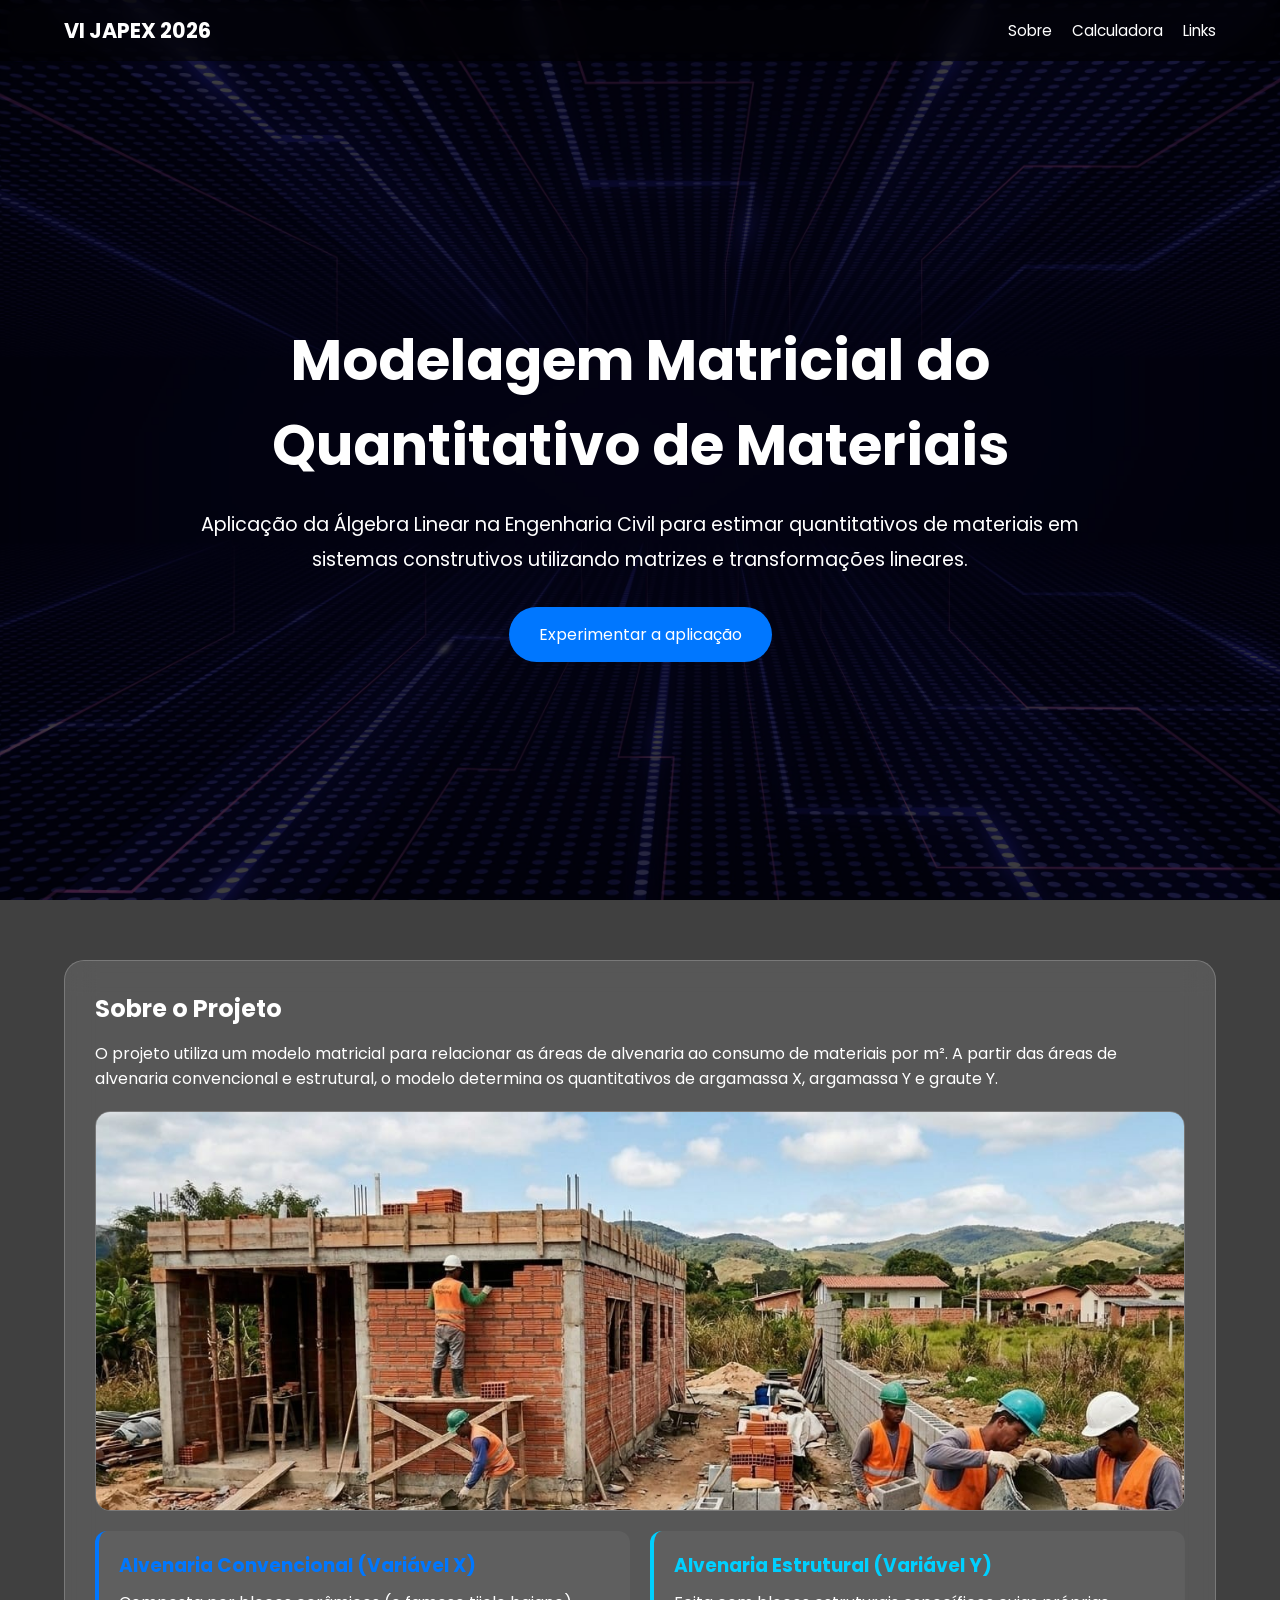
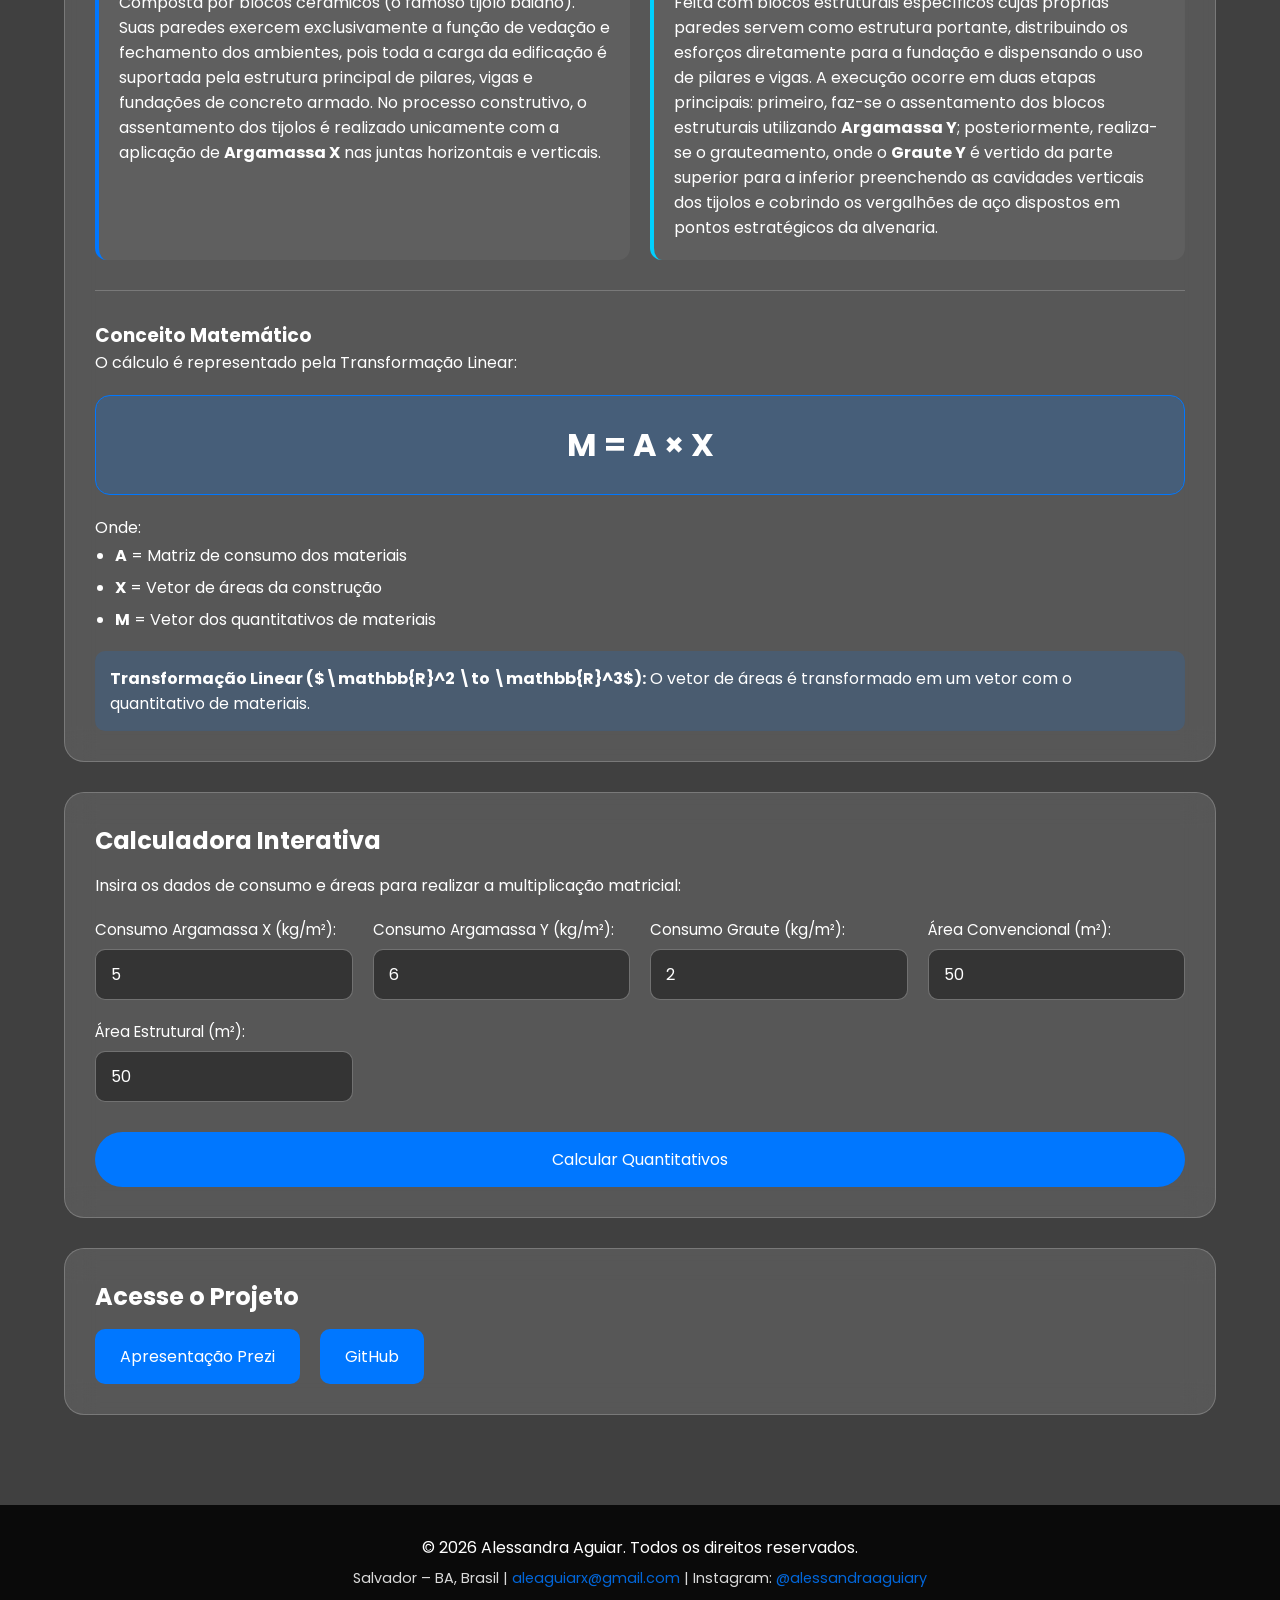
==== commit 6c5ba923: "Update index.html" ====
--- a/index.html
+++ b/index.html
@@ -15,12 +15,11 @@
 
 <div class="overlay">
 
+    <!-- MENU SIMPLIFICADO -->
     <nav>
         <div class="logo">VI JAPEX 2026</div>
         <ul>
             <li><a href="#sobre">Sobre</a></li>
-            <li><a href="#diferencas">Alvenarias</a></li>
-            <li><a href="#conceito">Conceito</a></li>
             <li><a href="#calculadora">Calculadora</a></li>
             <li><a href="#links">Links</a></li>
         </ul>
@@ -41,15 +40,11 @@
         <!-- SOBRE -->
         <div class="card" id="sobre">
             <h2>Sobre o Projeto</h2>
-            <p>
+            <p style="margin-bottom: 20px;">
                 O projeto utiliza um modelo matricial para relacionar as áreas de alvenaria ao consumo de materiais por m². A partir das áreas de alvenaria convencional e estrutural, o modelo determina os quantitativos de argamassa X, argamassa Y e graute Y.
             </p>
-        </div>
 
-        <!-- ALVENARIAS COM DEFINIÇÃO DETALHADA DO ASSENTAMENTO E GRAUTEAMENTO -->
-        <div class="card" id="diferencas">
-            <h2>Alvenaria Convencional vs. Alvenaria Estrutural</h2>
-            
+            <!-- IMAGEM E CONCEITOS DE ALVENARIA INTEGRADOS EM SOBRE -->
             <div class="img-container">
                 <img src="img/alvenarias.jpg" alt="Diferença entre Alvenaria Convencional e Alvenaria Estrutural" class="card-img">
             </div>
@@ -69,11 +64,10 @@
                     </p>
                 </div>
             </div>
-        </div>
 
-        <!-- CONCEITO MATEMÁTICO -->
-        <div class="card" id="conceito">
-            <h2>Conceito Matemático</h2>
+            <hr style="border: 0; border-top: 1px solid rgba(255, 255, 255, 0.2); margin: 30px 0;">
+
+            <h3>Conceito Matemático</h3>
             <p>O cálculo é representado pela Transformação Linear:</p>
             
             <div class="formula">M = A × X</div>
@@ -139,7 +133,7 @@
             <h2>Acesse o Projeto</h2>
             <div class="links">
                 <a href="https://prezi.com/view/tUU9ksq3lu8h5EcmZRio/?referral_token=JSz370lnB3FN" target="_blank" class="link-btn">Apresentação Prezi</a>
-                <a href="https://github.com/alessandraaguiarx/Japex_2026" target="_blank" class="link-btn">GitHub</a>
+                <a href="https://github.com/alessandraaguiarx/Japex_2026/tree/main" target="_blank" class="link-btn">GitHub</a>
             </div>
         </div>
 
--- a/style.css
+++ b/style.css
@@ -17,28 +17,29 @@
     min-height: 100vh;
 }
 
-/* MENU */
+/* MENU DE NAVEGAÇÃO */
 nav {
     width: 100%;
     display: flex;
     justify-content: space-between;
     align-items: center;
-    padding: 20px 8%;
+    padding: 15px 5%;
     position: fixed;
     top: 0;
     z-index: 1000;
-    background: rgba(0, 0, 0, 0.4);
+    background: rgba(0, 0, 0, 0.6);
     backdrop-filter: blur(10px);
 }
 
 .logo {
-    font-size: 1.4rem;
+    font-size: 1.3rem;
     font-weight: 700;
+    white-space: nowrap;
 }
 
 nav ul {
     display: flex;
-    gap: 25px;
+    gap: 20px;
     list-style: none;
 }
 
@@ -46,6 +47,8 @@
     color: white;
     text-decoration: none;
     transition: 0.3s;
+    white-space: nowrap;
+    font-size: 0.95rem;
 }
 
 nav a:hover {
@@ -59,7 +62,7 @@
     justify-content: center;
     align-items: center;
     text-align: center;
-    padding: 20px;
+    padding: 100px 20px 20px;
 }
 
 .hero-content {
@@ -100,10 +103,10 @@
     width: 90%;
     max-width: 1200px;
     margin: auto;
-    padding: 80px 0;
-}
-
-/* CARDS */
+    padding: 60px 0;
+}
+
+/* CARDS VIDRO */
 .card {
     background: rgba(255, 255, 255, 0.12);
     backdrop-filter: blur(15px);
@@ -122,7 +125,7 @@
     margin-bottom: 15px;
 }
 
-/* CONTAINER DA IMAGEM ALVENARIAS.JPG */
+/* IMAGEM DAS ALVENARIAS */
 .img-container {
     width: 100%;
     max-height: 400px;
@@ -139,7 +142,7 @@
     display: block;
 }
 
-/* CARDS DE INFORMAÇÃO DA ALVENARIA */
+/* GRID DAS ALVENARIAS */
 .info-grid {
     display: grid;
     grid-template-columns: repeat(auto-fit, minmax(280px, 1fr));
@@ -222,7 +225,7 @@
     margin-top: 10px;
 }
 
-/* CAIXA DE RESULTADOS */
+/* CAIXA DE RESULTADO */
 .result-box {
     margin-top: 25px;
     padding: 20px;
@@ -236,7 +239,7 @@
     margin-bottom: 15px;
 }
 
-/* LINKS E BOTÕES */
+/* LINKS */
 .links {
     display: flex;
     gap: 20px;
@@ -259,12 +262,61 @@
 /* RODAPÉ */
 footer {
     text-align: center;
-    padding: 30px;
-    background: rgba(0, 0, 0, 0.8);
-}
-
-@media(max-width: 768px) {
-    .hero h1 { font-size: 2.3rem; }
-    .hero p { font-size: 1rem; }
-    nav { flex-direction: column; gap: 10px; }
-}
+    padding: 30px 15px;
+    background: rgba(0, 0, 0, 0.85);
+}
+
+/* AJUSTES ESPECÍFICOS PARA DISPOSITIVOS MÓVEIS (CELULARES) */
+@media (max-width: 768px) {
+    nav {
+        flex-direction: column;
+        align-items: flex-start;
+        padding: 10px 15px;
+        gap: 8px;
+    }
+
+    .logo {
+        font-size: 1.1rem;
+    }
+
+    /* Transição suave para o menu mobile carrossel/deslizante */
+    nav ul {
+        width: 100%;
+        display: flex;
+        overflow-x: auto;
+        white-space: nowrap;
+        gap: 15px;
+        padding-bottom: 5px;
+        -webkit-overflow-scrolling: touch;
+        scroll-behavior: smooth;
+    }
+
+    /* Oculta a barra de rolagem mantendo a funcionalidade de deslizar */
+    nav ul::-webkit-scrollbar {
+        display: none;
+    }
+    nav ul {
+        -ms-overflow-style: none;
+        scrollbar-width: none;
+    }
+
+    nav a {
+        font-size: 0.85rem;
+        background: rgba(255, 255, 255, 0.1);
+        padding: 6px 12px;
+        border-radius: 20px;
+        display: inline-block;
+    }
+
+    .hero h1 { 
+        font-size: 2.1rem; 
+    }
+    
+    .hero p { 
+        font-size: 0.95rem; 
+    }
+
+    .card {
+        padding: 20px;
+    }
+}
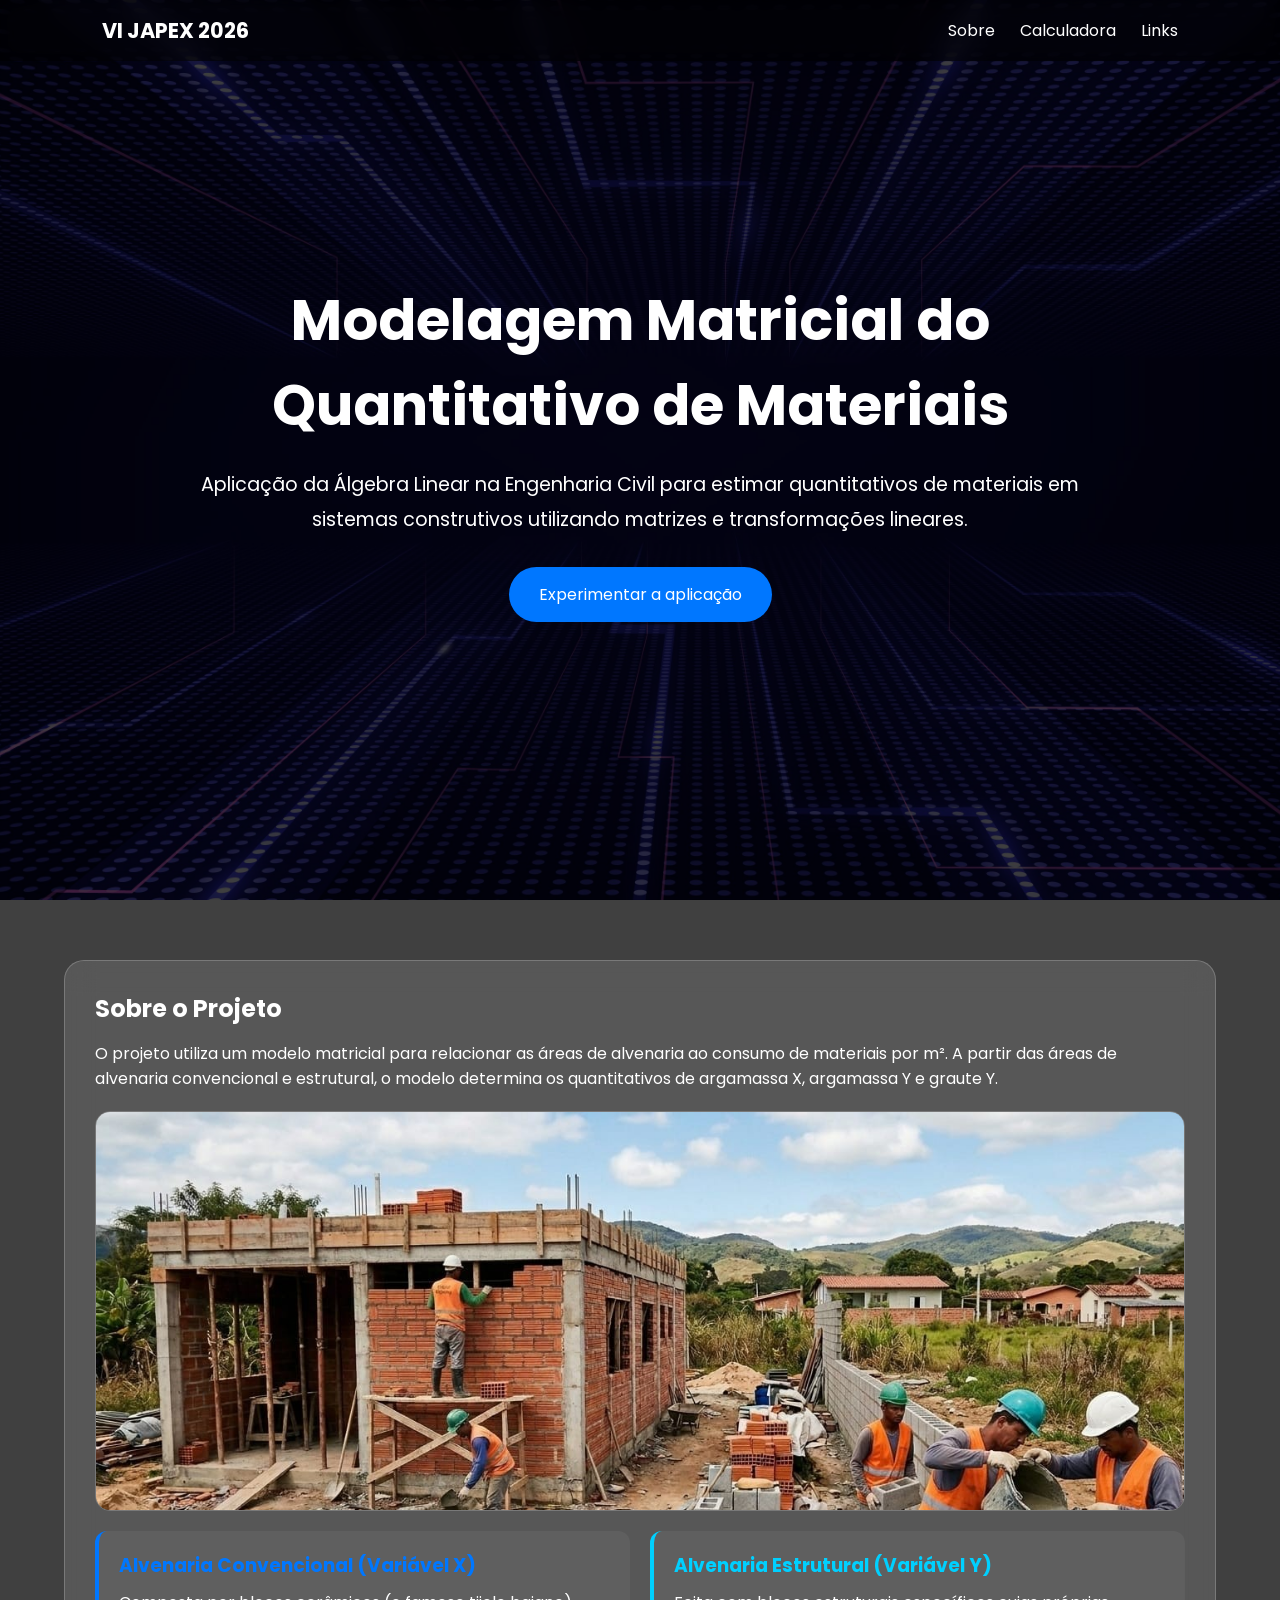
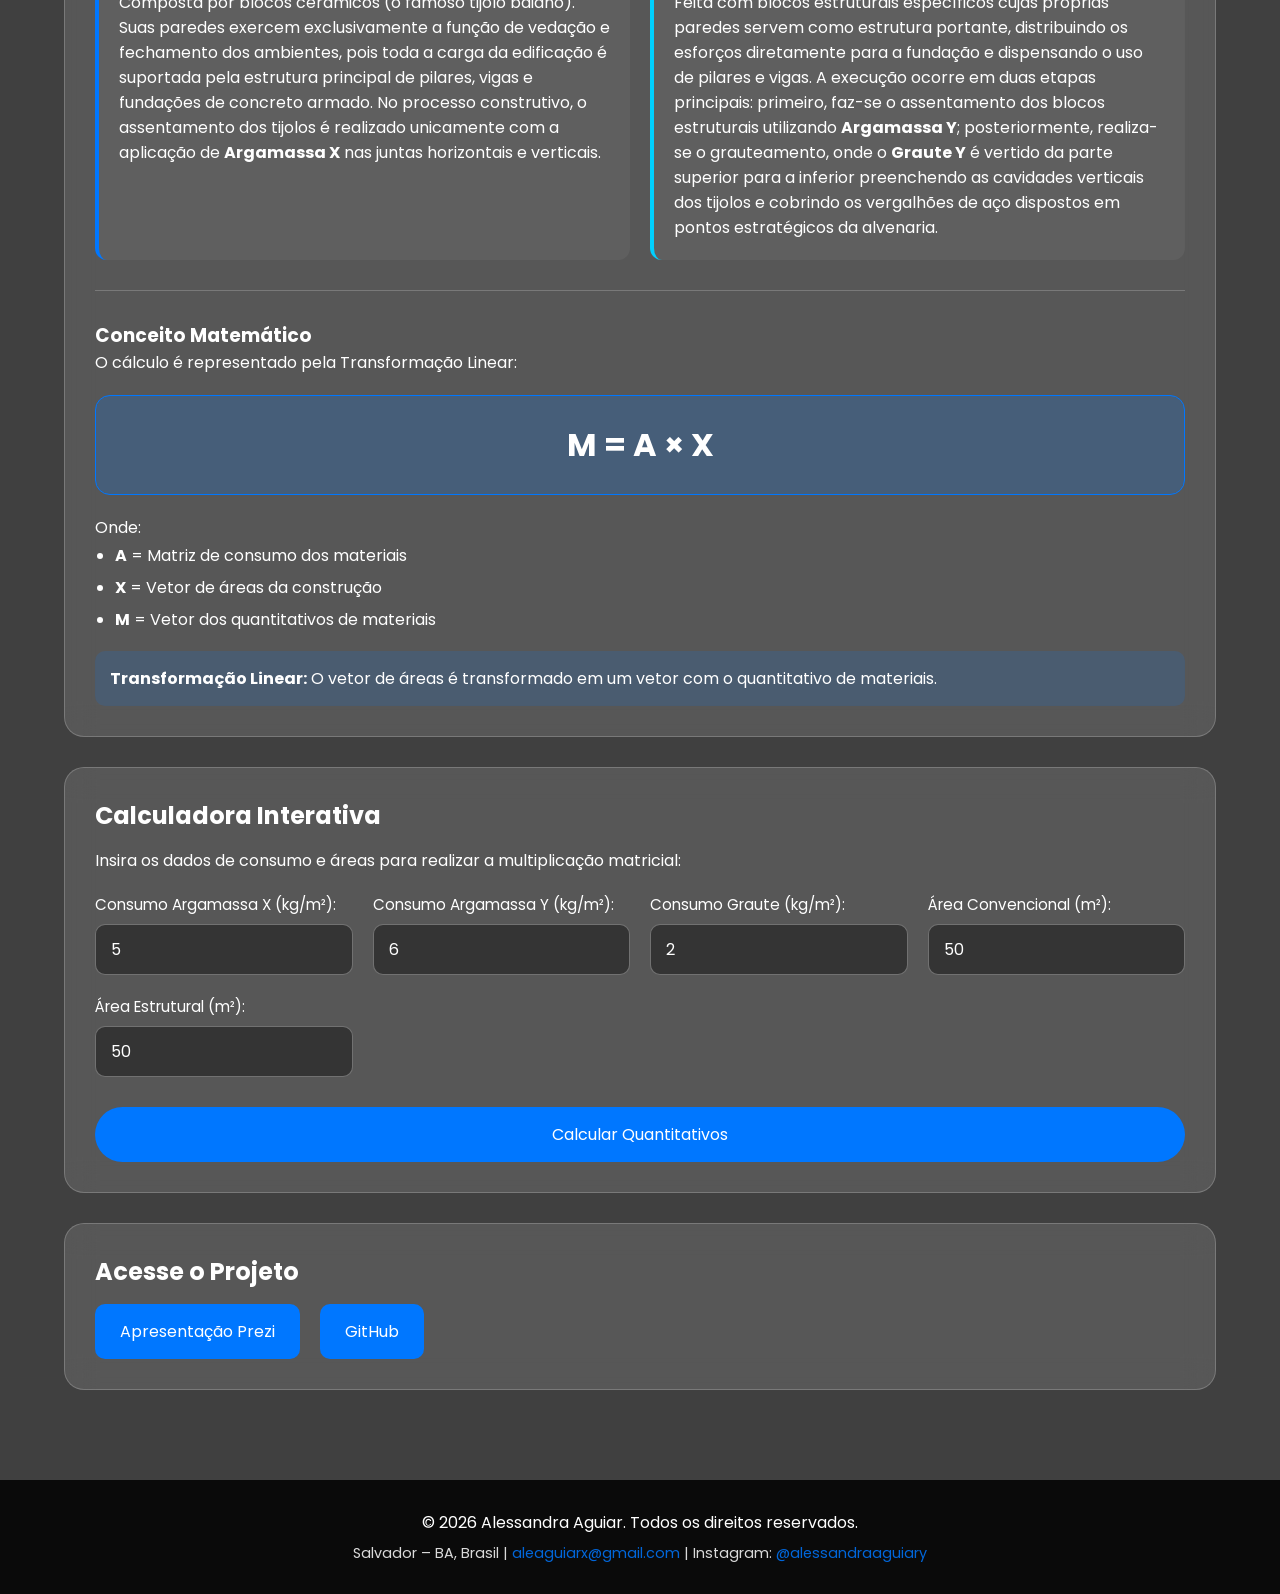
==== commit 54fda14f: "Fix HTML formatting and structure" ====
--- a/index.html
+++ b/index.html
@@ -80,7 +80,7 @@
             </ul>
 
             <p style="margin-top: 15px; background: rgba(0, 119, 255, 0.15); padding: 15px; border-radius: 10px;">
-                <strong>Transformação Linear ($\mathbb{R}^2 \to \mathbb{R}^3$):</strong> O vetor de áreas é transformado em um vetor com o quantitativo de materiais.
+                <strong>Transformação Linear:</strong> O vetor de áreas é transformado em um vetor com o quantitativo de materiais.
             </p>
         </div>
 
--- a/style.css
+++ b/style.css
@@ -17,13 +17,13 @@
     min-height: 100vh;
 }
 
-/* MENU DE NAVEGAÇÃO */
+/* MENU COMPACTO */
 nav {
     width: 100%;
     display: flex;
     justify-content: space-between;
     align-items: center;
-    padding: 15px 5%;
+    padding: 15px 8%;
     position: fixed;
     top: 0;
     z-index: 1000;
@@ -34,12 +34,11 @@
 .logo {
     font-size: 1.3rem;
     font-weight: 700;
-    white-space: nowrap;
 }
 
 nav ul {
     display: flex;
-    gap: 20px;
+    gap: 25px;
     list-style: none;
 }
 
@@ -47,8 +46,7 @@
     color: white;
     text-decoration: none;
     transition: 0.3s;
-    white-space: nowrap;
-    font-size: 0.95rem;
+    font-size: 1rem;
 }
 
 nav a:hover {
@@ -62,7 +60,7 @@
     justify-content: center;
     align-items: center;
     text-align: center;
-    padding: 100px 20px 20px;
+    padding: 20px;
 }
 
 .hero-content {
@@ -266,57 +264,25 @@
     background: rgba(0, 0, 0, 0.85);
 }
 
-/* AJUSTES ESPECÍFICOS PARA DISPOSITIVOS MÓVEIS (CELULARES) */
+/* CELULARES */
 @media (max-width: 768px) {
     nav {
-        flex-direction: column;
-        align-items: flex-start;
-        padding: 10px 15px;
-        gap: 8px;
+        padding: 12px 5%;
     }
 
     .logo {
         font-size: 1.1rem;
     }
 
-    /* Transição suave para o menu mobile carrossel/deslizante */
     nav ul {
-        width: 100%;
-        display: flex;
-        overflow-x: auto;
-        white-space: nowrap;
-        gap: 15px;
-        padding-bottom: 5px;
-        -webkit-overflow-scrolling: touch;
-        scroll-behavior: smooth;
-    }
-
-    /* Oculta a barra de rolagem mantendo a funcionalidade de deslizar */
-    nav ul::-webkit-scrollbar {
-        display: none;
-    }
-    nav ul {
-        -ms-overflow-style: none;
-        scrollbar-width: none;
+        gap: 12px;
     }
 
     nav a {
         font-size: 0.85rem;
-        background: rgba(255, 255, 255, 0.1);
-        padding: 6px 12px;
-        border-radius: 20px;
-        display: inline-block;
-    }
-
-    .hero h1 { 
-        font-size: 2.1rem; 
-    }
-    
-    .hero p { 
-        font-size: 0.95rem; 
-    }
-
-    .card {
-        padding: 20px;
-    }
-}
+    }
+
+    .hero h1 { font-size: 2.1rem; }
+    .hero p { font-size: 0.95rem; }
+    .card { padding: 20px; }
+}
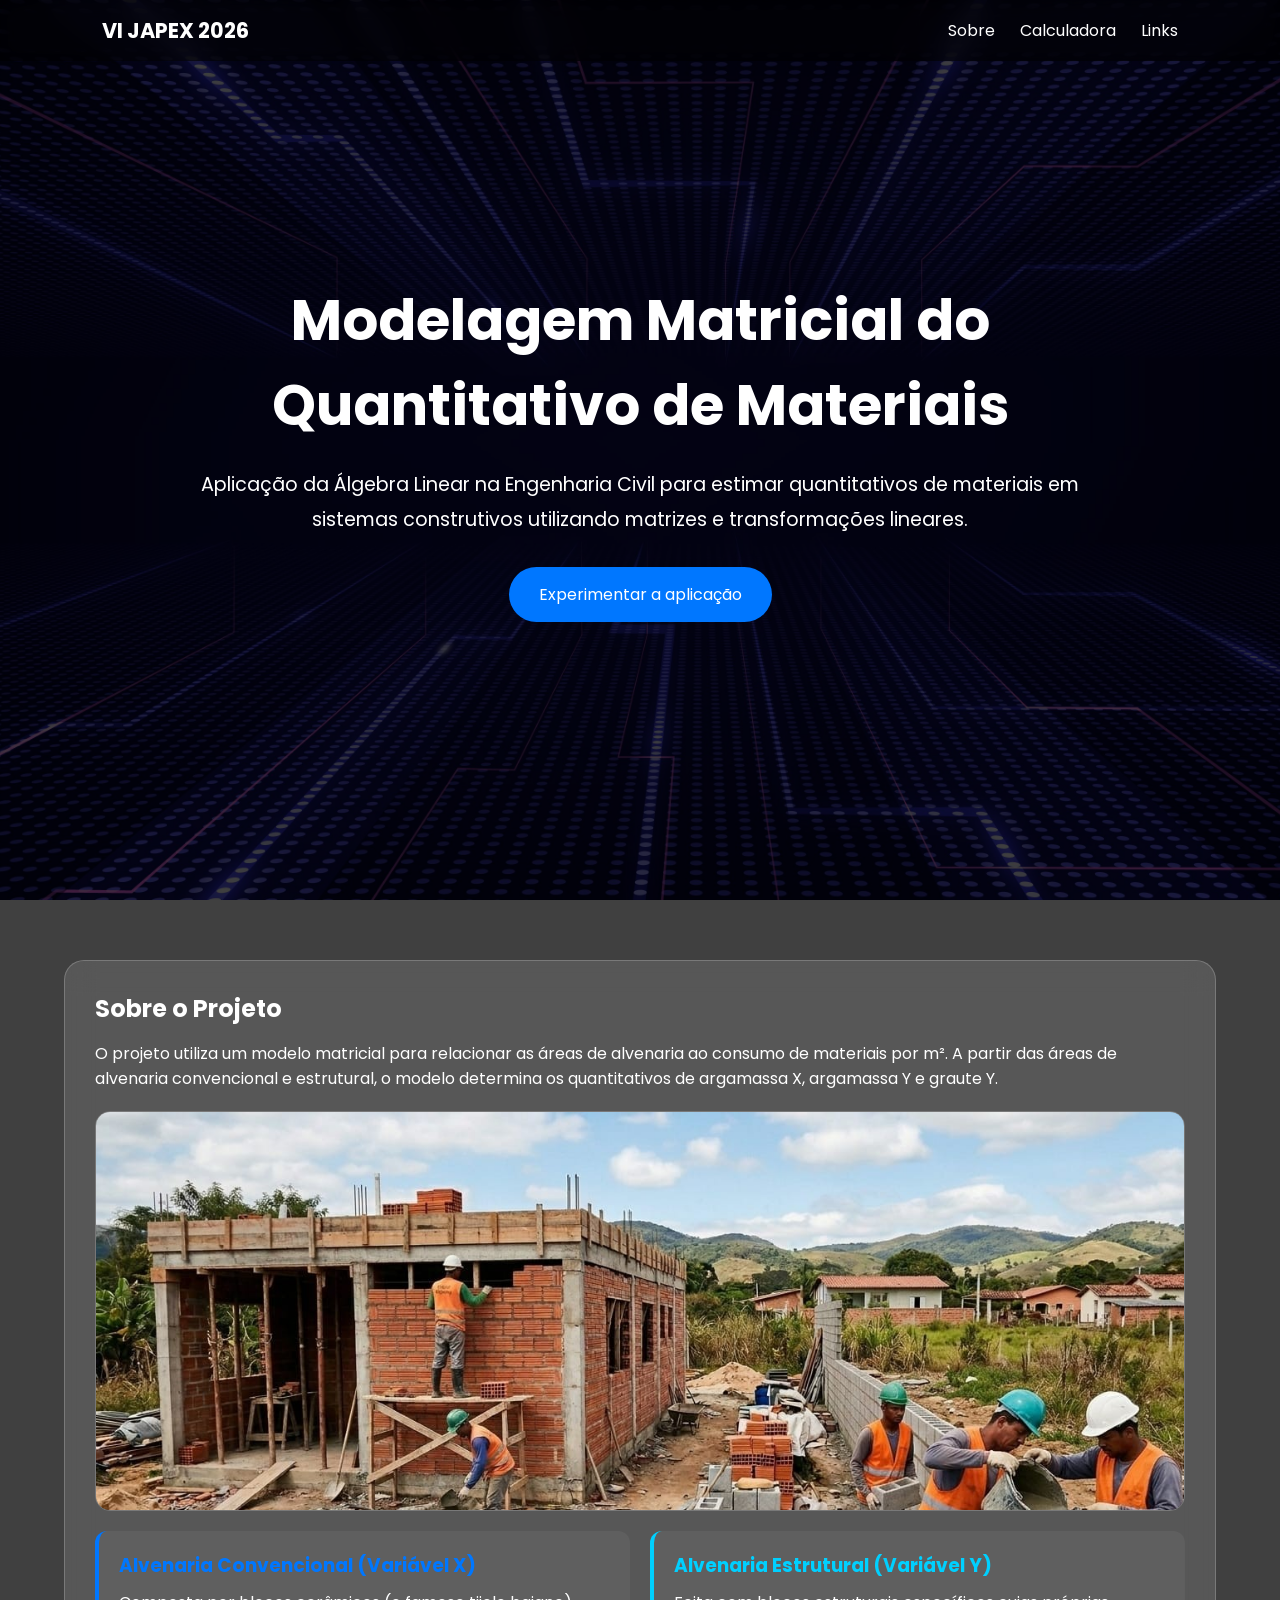
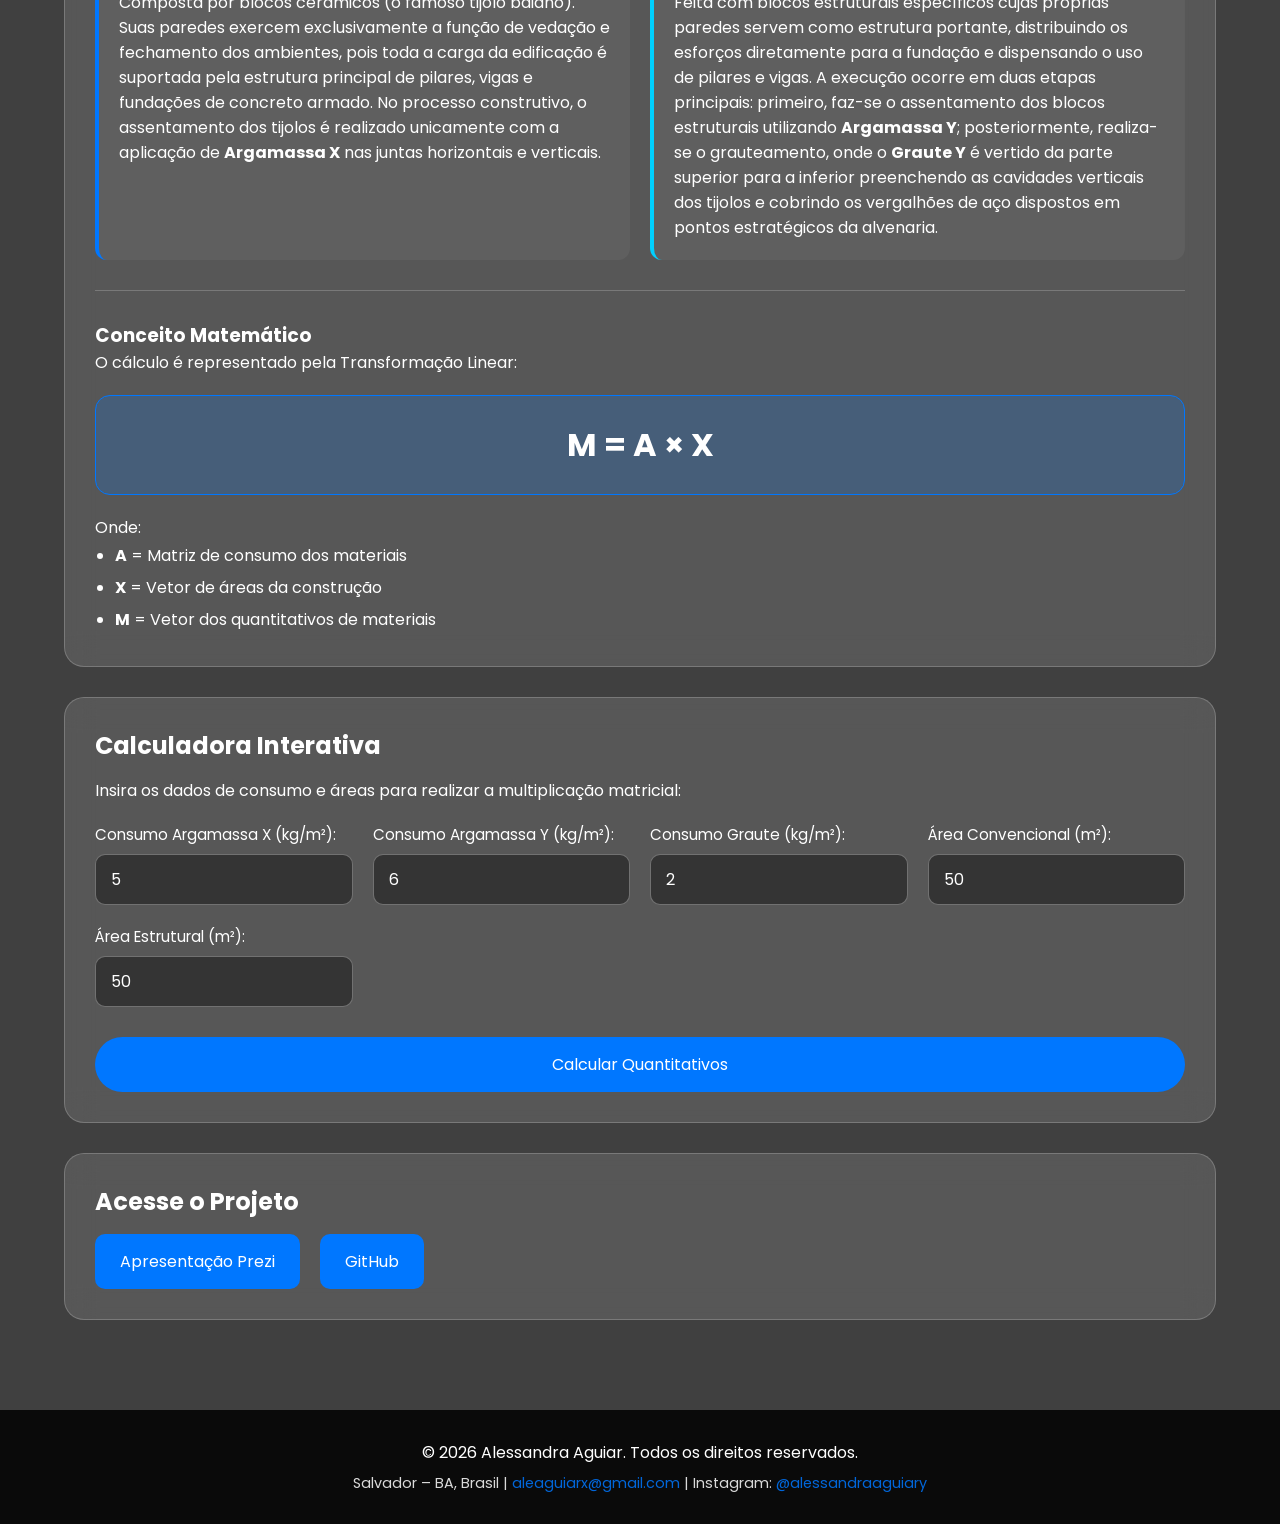
==== commit 79c4d1d6: "Update index.html" ====
--- a/index.html
+++ b/index.html
@@ -78,10 +78,6 @@
                 <li><strong>X</strong> = Vetor de áreas da construção</li>
                 <li><strong>M</strong> = Vetor dos quantitativos de materiais</li>
             </ul>
-
-            <p style="margin-top: 15px; background: rgba(0, 119, 255, 0.15); padding: 15px; border-radius: 10px;">
-                <strong>Transformação Linear:</strong> O vetor de áreas é transformado em um vetor com o quantitativo de materiais.
-            </p>
         </div>
 
         <!-- CALCULADORA INTERATIVA -->
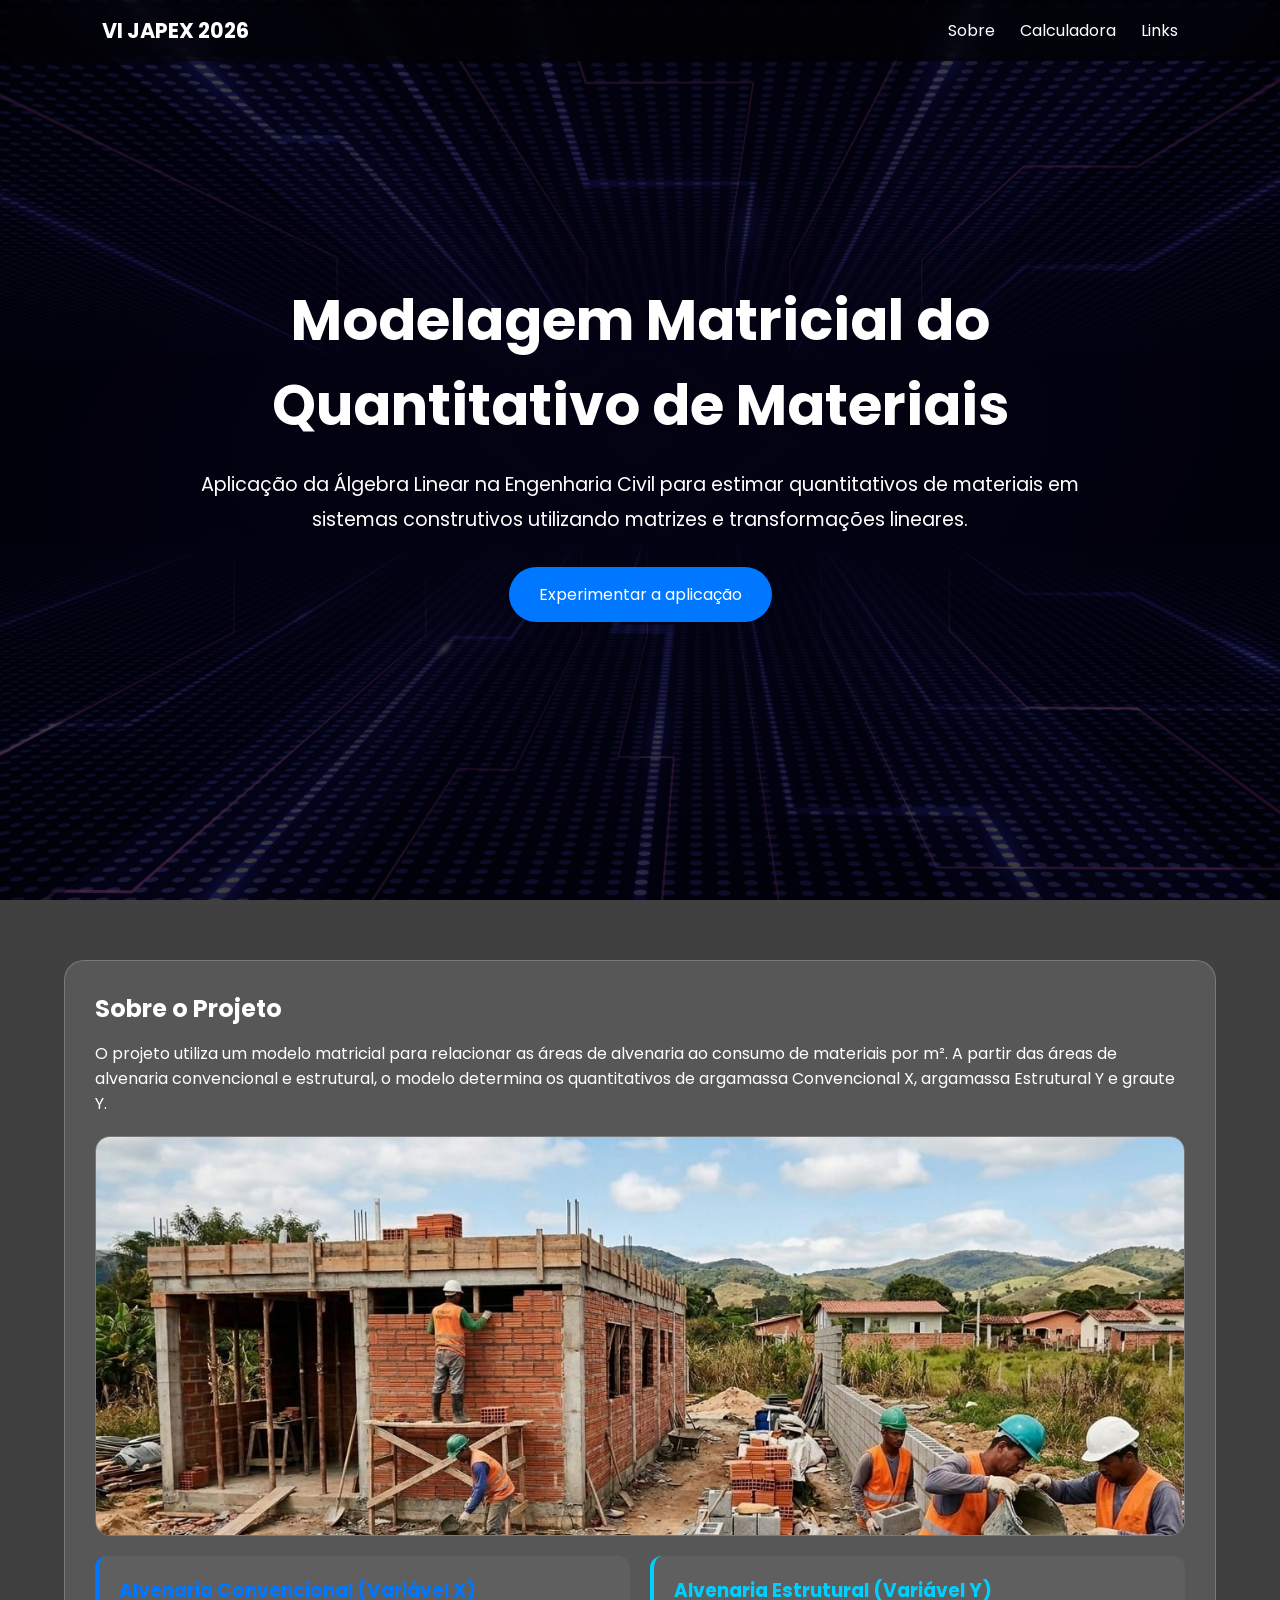
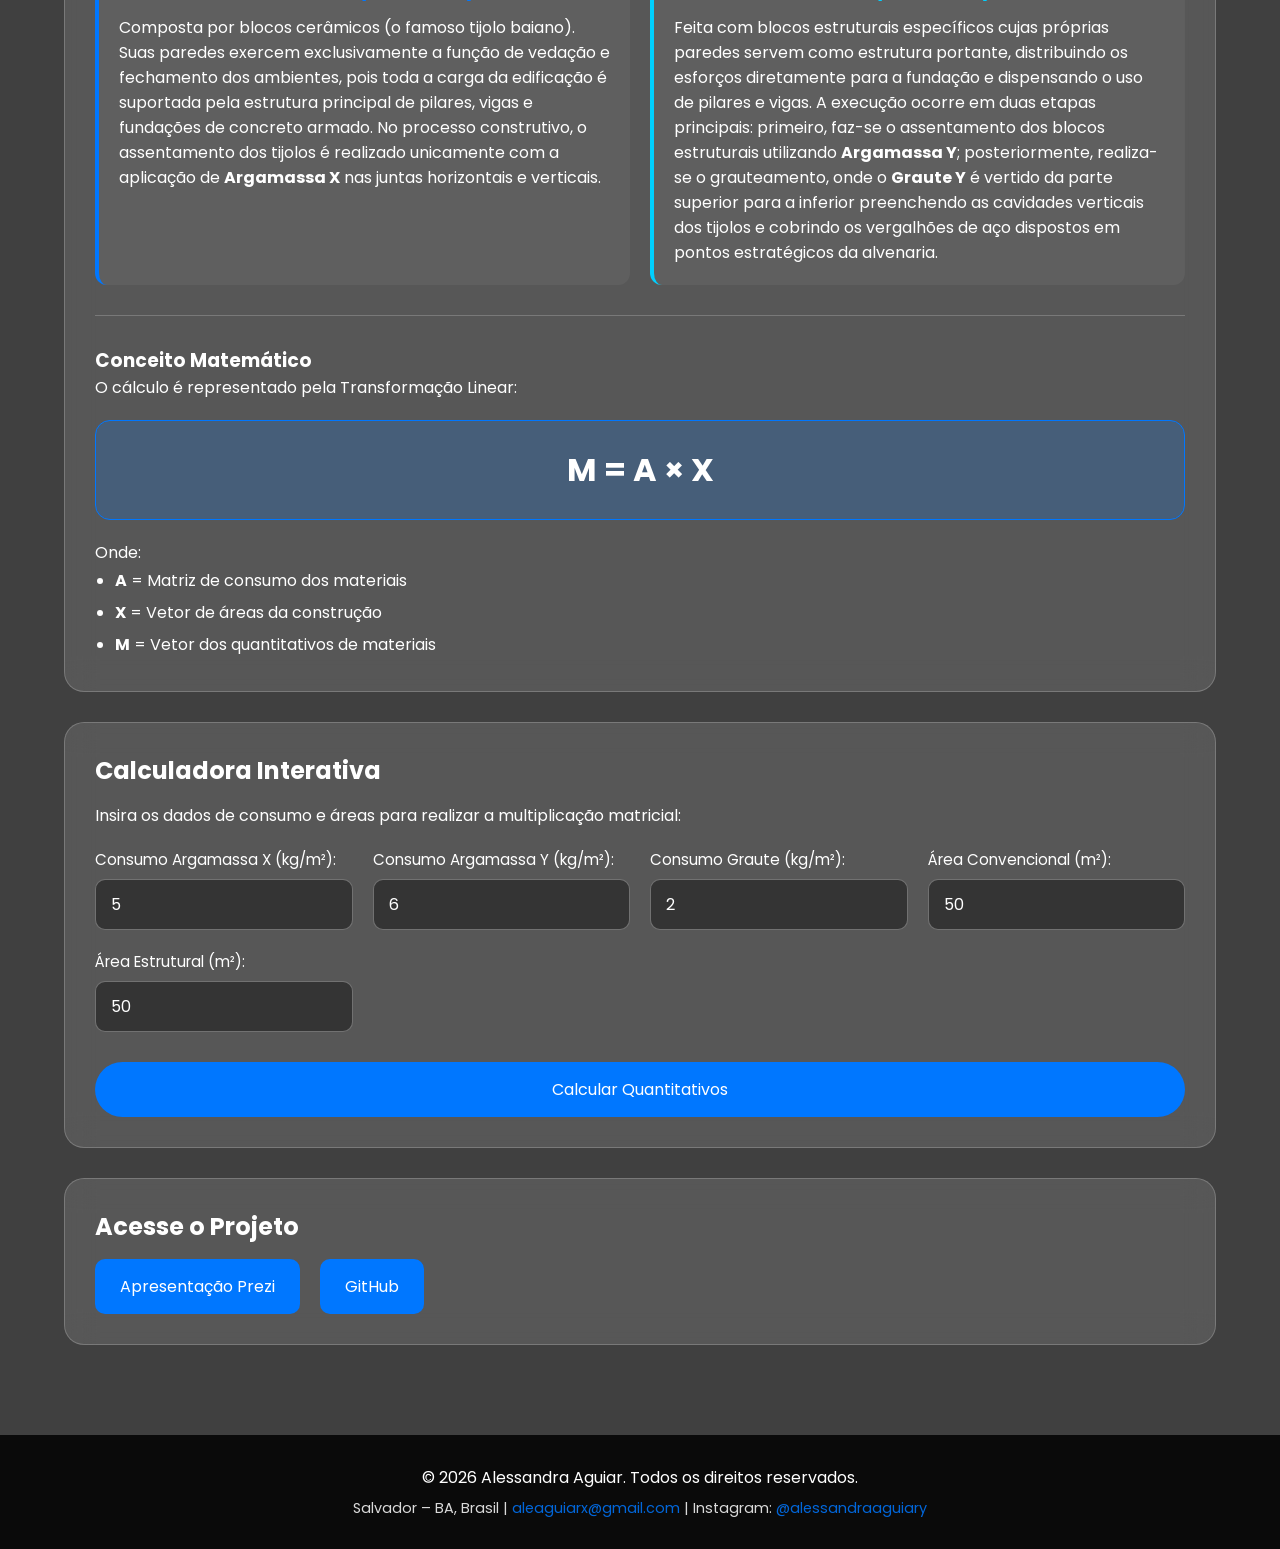
==== commit dc5f5705: "Update index.html" ====
--- a/index.html
+++ b/index.html
@@ -41,7 +41,7 @@
         <div class="card" id="sobre">
             <h2>Sobre o Projeto</h2>
             <p style="margin-bottom: 20px;">
-                O projeto utiliza um modelo matricial para relacionar as áreas de alvenaria ao consumo de materiais por m². A partir das áreas de alvenaria convencional e estrutural, o modelo determina os quantitativos de argamassa X, argamassa Y e graute Y.
+                O projeto utiliza um modelo matricial para relacionar as áreas de alvenaria ao consumo de materiais por m². A partir das áreas de alvenaria convencional e estrutural, o modelo determina os quantitativos de argamassa Convencional X, argamassa Estrutural Y e graute Y.
             </p>
 
             <!-- IMAGEM E CONCEITOS DE ALVENARIA INTEGRADOS EM SOBRE -->
